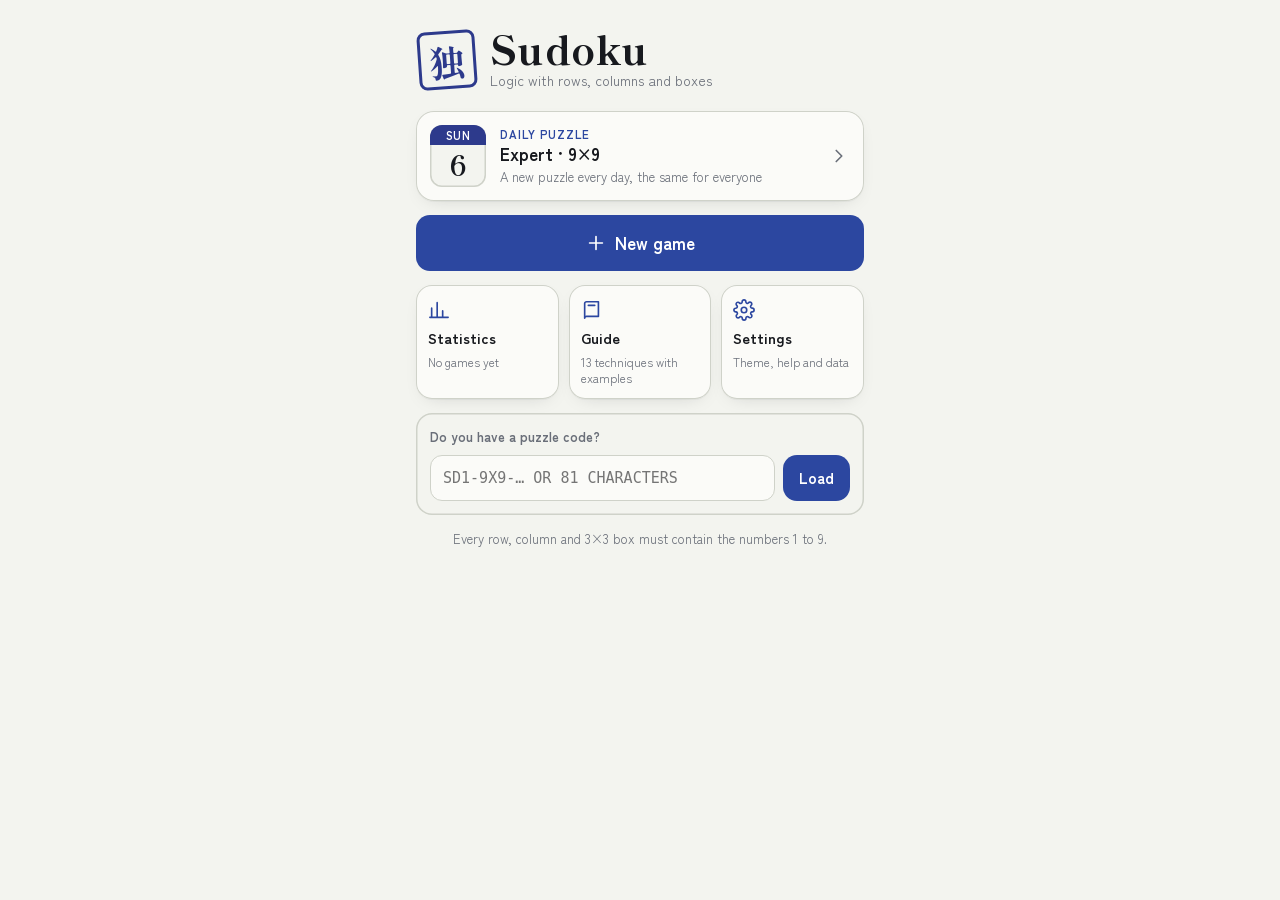
==== web/sudoku/index.html @ 69ca3322 "Added Soduko, minor grading changes" ====
<!DOCTYPE html>
<html lang="en">
<head>
<meta charset="utf-8">
<meta name="viewport" content="width=device-width, initial-scale=1, viewport-fit=cover">
<title>Sudoku</title>
<meta name="description" content="Sudoku with real difficulty, guided hints and statistics.">
<meta name="theme-color" id="themeColor" content="#f3f4ef">
<meta name="apple-mobile-web-app-capable" content="yes">
<meta name="mobile-web-app-capable" content="yes">
<meta name="apple-mobile-web-app-status-bar-style" content="default">
<meta name="apple-mobile-web-app-title" content="Sudoku">
<link rel="manifest" href="manifest.webmanifest">
<link rel="icon" href="icons/icon-192.png" type="image/png">
<link rel="apple-touch-icon" href="icons/apple-touch-icon.png">
<link rel="preconnect" href="https://fonts.googleapis.com">
<link rel="preconnect" href="https://fonts.gstatic.com" crossorigin>
<link href="https://fonts.googleapis.com/css2?family=Shippori+Mincho+B1:wght@600;800&family=Zen+Kaku+Gothic+New:wght@400;500;700&display=swap" rel="stylesheet">
<link rel="stylesheet" href="../shared/css/app.css">
<link rel="stylesheet" href="css/sudoku.css">
</head>
<body>

<!-- ============ HOME ============ -->
<section class="view" id="v-home" aria-label="Home">
  <header class="hero">
    <div class="stamp" aria-hidden="true">独</div>
    <h1>Sudoku</h1>
    <p>Logic with rows, columns and boxes</p>
  </header>

  <div class="card install" id="installCard" hidden>
    <svg class="i" viewBox="0 0 24 24"><path d="M12 3v12M8 7l4-4 4 4M5 12v7a2 2 0 0 0 2 2h10a2 2 0 0 0 2-2v-7"/></svg>
    <div><strong>Put Sudoku on your home screen</strong><span class="sub">Tap the Share button in Safari and choose “Add to Home Screen”. The game then runs as an app, also offline.</span></div>
    <button class="x" id="installX" type="button" aria-label="Hide">×</button>
  </div>

  <button class="card" id="contCard" type="button" hidden>
    <div class="thumb" id="contThumb" aria-hidden="true"></div>
    <div><span class="eyebrow">Continue</span><strong id="contTitle"></strong><span class="sub" id="contSub"></span></div>
    <svg class="i chev" viewBox="0 0 24 24"><path d="M9 6l6 6-6 6"/></svg>
  </button>

  <button class="card" id="dailyCard" type="button">
    <div class="cal" aria-hidden="true"><span id="dailyDow"></span><b id="dailyDay"></b></div>
    <div><span class="eyebrow">Daily puzzle</span><strong id="dailyTitle"></strong><span class="sub" id="dailySub"></span></div>
    <svg class="i chev" viewBox="0 0 24 24"><path d="M9 6l6 6-6 6"/></svg>
  </button>

  <button class="primary big" id="homeNew" type="button">
    <svg class="i" viewBox="0 0 24 24"><path d="M12 5v14M5 12h14"/></svg>New game</button>

  <div class="tiles">
    <button class="tile" id="homeStats" type="button">
      <svg class="i" viewBox="0 0 24 24"><path d="M4 20V10M10 20V4M16 20v-7M22 20H2"/></svg><span>Statistics</span><small id="homeStatsSub"></small></button>
    <button class="tile" id="homeGuide" type="button">
      <svg class="i" viewBox="0 0 24 24"><path d="M4 5a2 2 0 0 1 2-2h13v16H6a2 2 0 0 0-2 2zM4 5v16M8 7h7"/></svg><span>Guide</span><small>13 techniques with examples</small></button>
    <button class="tile" id="homeSettings" type="button">
      <svg class="i" viewBox="0 0 24 24"><circle cx="12" cy="12" r="3"/><path d="M19.4 15a1.7 1.7 0 0 0 .3 1.8l.1.1a2 2 0 1 1-2.8 2.8l-.1-.1a1.7 1.7 0 0 0-1.8-.3 1.7 1.7 0 0 0-1 1.5V21a2 2 0 1 1-4 0v-.1a1.7 1.7 0 0 0-1.1-1.5 1.7 1.7 0 0 0-1.8.3l-.1.1a2 2 0 1 1-2.8-2.8l.1-.1a1.7 1.7 0 0 0 .3-1.8 1.7 1.7 0 0 0-1.5-1H3a2 2 0 1 1 0-4h.1a1.7 1.7 0 0 0 1.5-1.1 1.7 1.7 0 0 0-.3-1.8l-.1-.1a2 2 0 1 1 2.8-2.8l.1.1a1.7 1.7 0 0 0 1.8.3H9a1.7 1.7 0 0 0 1-1.5V3a2 2 0 1 1 4 0v.1a1.7 1.7 0 0 0 1 1.5 1.7 1.7 0 0 0 1.8-.3l.1-.1a2 2 0 1 1 2.8 2.8l-.1.1a1.7 1.7 0 0 0-.3 1.8V9a1.7 1.7 0 0 0 1.5 1H21a2 2 0 1 1 0 4h-.1a1.7 1.7 0 0 0-1.5 1z"/></svg><span>Settings</span><small id="homeSetSub">Theme, help and data</small></button>
  </div>

  <form class="codeform" id="codeForm">
    <label for="codeInput">Do you have a puzzle code?</label>
    <div class="coderow">
      <input id="codeInput" type="text" placeholder="SD1-9X9-… or 81 characters" autocomplete="off" autocapitalize="characters" spellcheck="false">
      <button class="primary" type="submit">Load</button>
    </div>
  </form>
  <p class="rules">Every row, column and 3×3 box must contain the numbers 1 to 9.</p>
</section>

<!-- ============ NEW GAME ============ -->
<section class="view" id="v-new" aria-label="New game">
  <div class="bar"><button class="iconbtn" type="button" data-back aria-label="Back"><svg class="i" viewBox="0 0 24 24"><path d="M15 6l-6 6 6 6"/></svg></button><h2>New game</h2><span></span></div>
  <h3 class="sec">Size</h3>
  <div class="sizes" id="sizes" role="group" aria-label="Size"></div>
  <h3 class="sec">Difficulty</h3>
  <div id="levels"></div>
  <h3 class="sec">Nuance <small>· where within the grade</small></h3>
  <div class="seg" id="nuances" role="group" aria-label="Nuance"></div>
  <h3 class="sec">Type <small>· one hard move or many</small></h3>
  <div class="seg" id="kinds" role="group" aria-label="Type"></div>
  <h3 class="sec">Technique <small>· optional</small></h3>
  <div id="musts"></div>
  <p class="note" id="newNote"></p>
  <div class="dock"><button class="primary big" id="startBtn" type="button">Start</button></div>
</section>

<!-- ============ GAME ============ -->
<section class="view" id="v-game" aria-label="Game">
  <div class="bar">
    <button class="iconbtn" type="button" id="gameBack" aria-label="Back to home"><svg class="i" viewBox="0 0 24 24"><path d="M15 6l-6 6 6 6"/></svg></button>
    <button class="titlebtn" type="button" id="gameTitle" aria-label="About the puzzle and its difficulty"><span class="pill" id="levelPill"></span><small id="gameSub"></small></button>
    <button class="iconbtn" type="button" id="menuBtn" aria-label="Menu"><svg class="i" viewBox="0 0 24 24"><circle cx="5" cy="12" r="1.2"/><circle cx="12" cy="12" r="1.2"/><circle cx="19" cy="12" r="1.2"/></svg></button>
  </div>
  <div class="status" id="status" aria-live="polite"></div>
  <div class="board"><svg id="grid" role="grid" aria-label="Sudoku grid"></svg></div>

  <div class="hint" id="hintPanel" hidden aria-live="polite">
    <div class="hint-head"><span class="hint-tag" id="hintTag">Hint</span>
      <button type="button" class="hint-close" id="hintClose" aria-label="Close hint">×</button></div>
    <p id="hintText"></p>
    <details id="hintChain" hidden><summary id="hintChainSum">See the whole chain</summary><ol id="hintChainList"></ol></details>
    <div class="hint-nav" id="hintNav">
      <button type="button" id="hintPrev">Previous</button>
      <div class="hdots" id="hintDots" aria-hidden="true"></div>
      <button type="button" class="go" id="hintNext">Next</button>
    </div>
    <button type="button" class="link" id="hintGuide">Read about the technique in the guide</button>
  </div>

  <p class="msg" id="msg" aria-live="polite"></p>
  <div class="pad" id="pad"></div>
  <div class="tools">
    <button type="button" id="noteBtn" aria-pressed="false"><svg class="i" viewBox="0 0 24 24"><path d="M16.5 3.5a2.1 2.1 0 0 1 3 3L8 18l-4 1 1-4z"/></svg>Pencil<span class="penstake" id="penStake" hidden></span></button>
    <button type="button" id="eraseBtn"><svg class="i" viewBox="0 0 24 24"><path d="M20 20H8l-4-4a1.5 1.5 0 0 1 0-2.1L13.9 4a1.5 1.5 0 0 1 2.1 0l4 4a1.5 1.5 0 0 1 0 2.1L11 19M7 11l6 6"/></svg>Erase</button>
    <button type="button" id="undoBtn"><svg class="i" viewBox="0 0 24 24"><path d="M9 14L4 9l5-5"/><path d="M4 9h10.5a5.5 5.5 0 0 1 0 11H11"/></svg>Undo</button>
    <button type="button" id="hintBtn"><svg class="i" viewBox="0 0 24 24"><path d="M9 18h6M10 21h4M12 3a6 6 0 0 0-3.6 10.8c.6.5 1 1.2 1.1 2.2h5c.1-1 .5-1.7 1.1-2.2A6 6 0 0 0 12 3z"/></svg>Hint</button>
  </div>
  <p class="padhint" id="padhint"></p>
</section>

<!-- ============ STATISTICS ============ -->
<section class="view" id="v-stats" aria-label="Statistics">
  <div class="bar"><button class="iconbtn" type="button" data-back aria-label="Back"><svg class="i" viewBox="0 0 24 24"><path d="M15 6l-6 6 6 6"/></svg></button><h2>Statistics</h2><span></span></div>
  <div id="statsBody" style="display:flex;flex-direction:column;gap:12px"></div>
</section>

<!-- ============ SETTINGS ============ -->
<section class="view" id="v-settings" aria-label="Settings">
  <div class="bar"><button class="iconbtn" type="button" data-back aria-label="Back"><svg class="i" viewBox="0 0 24 24"><path d="M15 6l-6 6 6 6"/></svg></button><h2>Settings</h2><span></span></div>
  <div id="setBody" style="display:flex;flex-direction:column;gap:12px"></div>
</section>

<!-- ============ GUIDE ============ -->
<section class="view" id="v-guide" aria-label="Guide">
  <div class="bar"><button class="iconbtn" type="button" data-back aria-label="Back"><svg class="i" viewBox="0 0 24 24"><path d="M15 6l-6 6 6 6"/></svg></button><h2>Guide</h2><span></span></div>
  <iframe id="guideFrame" title="Sudoku strategies"></iframe>
</section>

<div class="sheet" id="sheet" hidden><div class="backdrop" id="sheetBackdrop"></div>
  <div class="panel" role="dialog" aria-modal="true"><div class="grab" aria-hidden="true"></div><div id="sheetBody"></div></div></div>
<div class="busy" id="busy" hidden><div class="busycard"><div class="spinner" aria-hidden="true">独</div><p id="busyText">Making a puzzle …</p>
  <small id="busySub"></small><button class="secondary" type="button" id="busyCancel">Cancel</button></div></div>
<div class="tip" id="tip" hidden role="tooltip"></div>
<div class="toast" id="toast" role="status"></div>

<!-- Sudoku: its own files in js/, shared files in ../shared/js/ (the same ones Suguru uses) -->
<script src="js/app.js"></script>
<script src="../shared/js/lang/da.js"></script>
<script src="../shared/js/i18n.js"></script>
<script src="../shared/js/lz.js"></script>
<script src="js/game.js"></script>
<script src="js/engine.js"></script>
<script src="../shared/js/tutor.js"></script>
<script src="js/gradew.js"></script>
<script src="../shared/js/grade.js"></script>
<script src="js/code.js"></script>
<script src="../shared/js/route.js"></script>
<script src="../shared/js/calib.js"></script>
<script src="../shared/js/core.js"></script>
<script src="../shared/js/home.js"></script>
<script src="../shared/js/newgame.js"></script>
<script src="../shared/js/store.js"></script>
<script src="../shared/js/board.js"></script>
<script src="../shared/js/play.js"></script>
<script src="../shared/js/stats.js"></script>
<script src="../shared/js/analysis.js"></script>
<script src="../shared/js/takeaway.js"></script>
<script src="../shared/js/progress.js"></script>
<script src="../shared/js/debug.js"></script>
<script src="../shared/js/settings.js"></script>
<script src="../shared/js/main.js"></script>
</body>
</html>
---- web/shared/css/app.css ----
/* Paper and marker: light paper, black ink, indigo for your numbers, a red stamp. One narrow column for the phone. */
:root {
  --paper: #f3f4ef;
  --cell: #fbfbf8;
  --ink: #17191e;
  --indigo: #2c47a0;
  --mute: #6a6f79;
  --grid: #cfd2c9;
  --sel: #c9d6f8;
  --given: #e1e3da;
  --warn: #b4690e;
  --pat: #dde4f7;
  --tgt: #f5e9bd;
  --hypo: #a8610b;
  --badbg: #f6d6ce;
  --peer: #eef0ea;
  --same: #e6ebf8;
  --bad: #c8402b;
  --stamp: #c8402b;
  --chip: #e7e9e2;
  --onaccent: #ffffff;
  --shadow: 0 1px 0 rgba(23, 25, 30, 0.04), 0 6px 20px -12px rgba(23, 25, 30, 0.25);
  --font-display: "Shippori Mincho B1", "Hiragino Mincho ProN", Georgia, serif;
  --font-body: "Zen Kaku Gothic New", "Hiragino Sans", system-ui, sans-serif;
  --mono: ui-monospace, "SF Mono", Menlo, monospace;
  color-scheme: light;
}
@media (prefers-color-scheme: dark) {
  :root:not([data-theme="light"]) {
    --paper: #121419;
    --cell: #1a1d23;
    --ink: #e9eaee;
    --indigo: #93a9f2;
    --mute: #959aa6;
    --grid: #343843;
    --sel: #33437a;
    --given: #2a2e37;
    --warn: #f0a54a;
    --pat: #26304f;
    --tgt: #3d3520;
    --hypo: #f0a54a;
    --badbg: #4a2620;
    --peer: #1d2028;
    --same: #222a40;
    --bad: #ff7c64;
    --stamp: #e0563f;
    --chip: #252830;
    --onaccent: #0f1220;
    --shadow: 0 0 0 1px rgba(255, 255, 255, 0.03);
    color-scheme: dark;
  }
}
:root[data-theme="dark"] {
  --paper: #121419;
  --cell: #1a1d23;
  --ink: #e9eaee;
  --indigo: #93a9f2;
  --mute: #959aa6;
  --grid: #343843;
  --sel: #33437a;
  --given: #2a2e37;
  --warn: #f0a54a;
  --pat: #26304f;
  --tgt: #3d3520;
  --hypo: #f0a54a;
  --badbg: #4a2620;
  --peer: #1d2028;
  --same: #222a40;
  --bad: #ff7c64;
  --stamp: #e0563f;
  --chip: #252830;
  --onaccent: #0f1220;
  --shadow: 0 0 0 1px rgba(255, 255, 255, 0.03);
  color-scheme: dark;
}
* {
  box-sizing: border-box;
}
html,
body {
  margin: 0;
  background: var(--paper);
  color: var(--ink);
}
body {
  font-family: var(--font-body);
  font-size: 15px;
  line-height: 1.5;
  -webkit-tap-highlight-color: transparent;
  padding: env(safe-area-inset-top) env(safe-area-inset-right) 0 env(safe-area-inset-left);
  overscroll-behavior-y: none;
  /* Like an app: no text selection or "copy" menu on a long press */
  -webkit-user-select: none;
  user-select: none;
  -webkit-touch-callout: none;
}
input,
textarea,
[contenteditable] {
  -webkit-user-select: text;
  user-select: text;
  -webkit-touch-callout: default;
}
/* While a sheet is open, the page behind it stands still */
html.sheet-open,
html.sheet-open body {
  overflow: hidden;
}
button {
  font: inherit;
  color: inherit;
  touch-action: manipulation;
  -webkit-user-select: none;
  user-select: none;
  -webkit-touch-callout: none;
}
.pad,
.tools,
.board {
  touch-action: manipulation;
}
button:focus-visible,
a:focus-visible,
input:focus-visible,
textarea:focus-visible {
  outline: 2px solid var(--indigo);
  outline-offset: 2px;
}
[hidden] {
  display: none !important;
}
svg.i {
  width: 22px;
  height: 22px;
  flex: 0 0 auto;
  fill: none;
  stroke: currentColor;
  stroke-width: 1.8;
  stroke-linecap: round;
  stroke-linejoin: round;
}

.view {
  display: none;
  max-width: 480px;
  margin: 0 auto;
  min-height: 100vh;
  min-height: 100dvh;
  flex-direction: column;
  gap: 14px;
  padding: 10px 16px calc(28px + env(safe-area-inset-bottom));
}
.view.active {
  display: flex;
}
@media (prefers-reduced-motion: no-preference) {
  .view.active.fwd {
    animation: inR 0.24s cubic-bezier(0.2, 0.8, 0.2, 1);
  }
  .view.active.back {
    animation: inL 0.24s cubic-bezier(0.2, 0.8, 0.2, 1);
  }
  @keyframes inR {
    from {
      opacity: 0;
      transform: translateX(24px);
    }
    to {
      opacity: 1;
      transform: none;
    }
  }
  @keyframes inL {
    from {
      opacity: 0;
      transform: translateX(-24px);
    }
    to {
      opacity: 1;
      transform: none;
    }
  }
}

/* Top bar */
.bar {
  display: grid;
  grid-template-columns: 44px 1fr 44px;
  align-items: center;
  min-height: 48px;
  position: sticky;
  top: 0;
  z-index: 5;
  margin: -10px -16px 0;
  padding: env(safe-area-inset-top, 0) 10px 0;
  background: color-mix(in srgb, var(--paper) 88%, transparent);
  -webkit-backdrop-filter: blur(10px);
  backdrop-filter: blur(10px);
}
.bar h2 {
  margin: 0;
  text-align: center;
  font-family: var(--font-display);
  font-weight: 800;
  font-size: 19px;
}
.iconbtn {
  width: 44px;
  height: 44px;
  display: grid;
  place-items: center;
  border: 0;
  background: none;
  border-radius: 12px;
  cursor: pointer;
  color: var(--ink);
}
.iconbtn:active {
  background: var(--chip);
}
.iconbtn svg.i {
  width: 26px;
  height: 26px;
}

/* Home */
.hero {
  display: grid;
  grid-template-columns: auto 1fr;
  gap: 2px 14px;
  align-items: center;
  padding: 18px 2px 6px;
}
.stamp {
  grid-row: span 2;
  width: 58px;
  height: 58px;
  border: 3px solid var(--stamp);
  color: var(--stamp);
  border-radius: 8px;
  display: grid;
  place-items: center;
  font-family: var(--font-display);
  font-weight: 800;
  font-size: 36px;
  transform: rotate(-4deg);
}
.hero h1 {
  margin: 0;
  font-family: var(--font-display);
  font-weight: 800;
  font-size: 40px;
  line-height: 1;
  letter-spacing: 0.01em;
}
.hero p {
  margin: 0;
  color: var(--mute);
  font-size: 14px;
}
.card {
  display: grid;
  grid-template-columns: auto 1fr auto;
  gap: 14px;
  align-items: center;
  width: 100%;
  text-align: left;
  background: var(--cell);
  border: 0;
  border-radius: 18px;
  padding: 14px;
  box-shadow:
    var(--shadow),
    inset 0 0 0 1px var(--grid);
  cursor: pointer;
}
.card:active {
  transform: scale(0.99);
}
.card .eyebrow {
  display: block;
  font-size: 11.5px;
  font-weight: 700;
  letter-spacing: 0.08em;
  text-transform: uppercase;
  color: var(--indigo);
}
.card strong {
  display: block;
  font-size: 17px;
  line-height: 1.25;
}
.card .sub {
  display: block;
  font-size: 13px;
  color: var(--mute);
  margin-top: 2px;
}
.card .chev {
  color: var(--mute);
}
.thumb svg {
  display: block;
  width: 64px;
  height: 64px;
}
.cal {
  width: 56px;
  height: 62px;
  border-radius: 12px;
  background: var(--paper);
  box-shadow: inset 0 0 0 1.5px var(--grid);
  display: grid;
  grid-template-rows: 20px 1fr;
  overflow: hidden;
  text-align: center;
}
.cal span {
  background: var(--stamp);
  color: #fff;
  font-size: 11px;
  font-weight: 700;
  letter-spacing: 0.06em;
  text-transform: uppercase;
  line-height: 20px;
}
.cal b {
  font-family: var(--font-display);
  font-size: 27px;
  line-height: 40px;
}
.badge {
  display: inline-flex;
  align-items: center;
  gap: 4px;
  font-size: 12px;
  font-weight: 700;
  padding: 2px 8px;
  border-radius: 999px;
  background: var(--chip);
  color: var(--ink);
}
.badge.ok {
  background: color-mix(in srgb, var(--indigo) 18%, var(--cell));
  color: var(--indigo);
}
.primary {
  border: 0;
  background: var(--indigo);
  color: var(--onaccent);
  font-weight: 700;
  padding: 12px 16px;
  border-radius: 14px;
  cursor: pointer;
}
.primary.big {
  width: 100%;
  font-size: 17px;
  padding: 15px;
  display: flex;
  justify-content: center;
  align-items: center;
  gap: 8px;
}
.primary:active {
  filter: brightness(0.94);
}
.primary:disabled {
  opacity: 0.5;
}
.secondary {
  border: 0;
  background: var(--chip);
  color: var(--ink);
  font-weight: 700;
  padding: 12px 16px;
  border-radius: 14px;
  cursor: pointer;
}
.tiles {
  display: grid;
  grid-template-columns: repeat(3, 1fr);
  gap: 10px;
}
.tile {
  display: flex;
  flex-direction: column;
  align-items: flex-start;
  gap: 6px;
  padding: 14px 12px;
  border: 0;
  border-radius: 16px;
  background: var(--cell);
  box-shadow:
    var(--shadow),
    inset 0 0 0 1px var(--grid);
  cursor: pointer;
  text-align: left;
}
.tile svg.i {
  color: var(--indigo);
}
.tile span {
  font-weight: 700;
  font-size: 14.5px;
}
.tile small {
  color: var(--mute);
  font-size: 12px;
  line-height: 1.3;
}
.codeform {
  display: flex;
  flex-direction: column;
  gap: 8px;
  padding: 14px;
  border-radius: 16px;
  background: transparent;
  box-shadow: inset 0 0 0 1.5px var(--grid);
}
.codeform label {
  font-size: 13px;
  font-weight: 700;
  color: var(--mute);
}
.coderow {
  display: flex;
  gap: 8px;
}
.coderow input {
  flex: 1;
  min-width: 0;
  font: 500 15px var(--mono);
  padding: 10px 12px;
  border-radius: 12px;
  border: 1.5px solid var(--grid);
  background: var(--cell);
  color: var(--ink);
  text-transform: uppercase;
}
.rules {
  margin: 0;
  font-size: 13px;
  color: var(--mute);
  text-align: center;
  padding: 0 12px;
}
.install {
  grid-template-columns: auto 1fr auto;
  cursor: default;
}
.install .x {
  border: 0;
  background: none;
  color: var(--mute);
  font-size: 22px;
  cursor: pointer;
  padding: 0 4px;
  align-self: start;
}
.install svg.i {
  color: var(--indigo);
}

/* New game */
.sec {
  margin: 8px 2px 0;
  font-size: 12px;
  font-weight: 700;
  letter-spacing: 0.08em;
  text-transform: uppercase;
  color: var(--mute);
}
.sec small {
  text-transform: none;
  letter-spacing: 0;
  font-weight: 500;
}
.sizes {
  display: grid;
  grid-template-columns: repeat(5, 1fr);
  gap: 8px;
}
.size {
  display: flex;
  flex-direction: column;
  align-items: center;
  gap: 6px;
  padding: 10px 4px 8px;
  border-radius: 14px;
  border: 0;
  background: var(--cell);
  box-shadow: inset 0 0 0 1.5px var(--grid);
  cursor: pointer;
  font-variant-numeric: tabular-nums;
}
.size svg {
  width: 34px;
  height: 34px;
}
.size b {
  font-size: 14px;
}
.size[aria-pressed="true"] {
  box-shadow: inset 0 0 0 2.5px var(--indigo);
  background: color-mix(in srgb, var(--indigo) 8%, var(--cell));
}
.size[aria-pressed="true"] b {
  color: var(--indigo);
}
.bands {
  display: grid;
  grid-template-columns: repeat(3, 1fr);
  gap: 8px;
}
.band {
  display: grid;
  grid-template-columns: auto 1fr;
  gap: 0 8px;
  align-items: center;
  text-align: left;
  padding: 9px 10px;
  border: 0;
  border-radius: 14px;
  background: var(--cell);
  box-shadow: inset 0 0 0 1.5px var(--grid);
  cursor: pointer;
}
.band b {
  grid-row: span 2;
  font-family: var(--font-display);
  font-weight: 800;
  font-size: 26px;
  color: var(--mute);
}
.band span {
  font-weight: 700;
  font-size: 13.5px;
  line-height: 1.2;
}
.band small {
  font-size: 11.5px;
  color: var(--mute);
}
.band[aria-pressed="true"] {
  box-shadow: inset 0 0 0 2.5px var(--indigo);
  background: color-mix(in srgb, var(--indigo) 8%, var(--cell));
}
.band[aria-pressed="true"] b {
  color: var(--indigo);
}
#musts details summary {
  cursor: pointer;
  color: var(--indigo);
  font-weight: 700;
  font-size: 13.5px;
  padding: 10px 4px 2px;
}
.group {
  background: var(--cell);
  border-radius: 16px;
  box-shadow: inset 0 0 0 1px var(--grid);
  overflow: hidden;
}
.group h4 {
  margin: 0;
  padding: 10px 14px 4px;
  font-size: 12.5px;
  color: var(--mute);
  font-weight: 700;
}
.lvl {
  display: grid;
  grid-template-columns: 30px 1fr auto 22px;
  gap: 0 10px;
  align-items: center;
  width: 100%;
  padding: 10px 14px;
  border: 0;
  background: none;
  text-align: left;
  cursor: pointer;
  border-top: 1px solid var(--grid);
}
.group h4 + .lvl {
  border-top: 0;
}
.lvl .n {
  font-family: var(--font-display);
  font-weight: 800;
  font-size: 22px;
  color: var(--mute);
  text-align: center;
}
.lvl .t {
  font-weight: 700;
}
.lvl .d {
  grid-column: 2;
  font-size: 12.5px;
  color: var(--mute);
  line-height: 1.35;
}
.lvl .c {
  grid-row: span 2;
  grid-column: 3;
  font-size: 12px;
  color: var(--mute);
  font-variant-numeric: tabular-nums;
}
.lvl .r {
  grid-row: span 2;
  grid-column: 4;
  width: 22px;
  height: 22px;
  border-radius: 50%;
  box-shadow: inset 0 0 0 2px var(--grid);
}
.lvl .n {
  grid-row: span 2;
}
.lvl[aria-pressed="true"] {
  background: color-mix(in srgb, var(--indigo) 8%, var(--cell));
}
.lvl[aria-pressed="true"] .n {
  color: var(--indigo);
}
.lvl[aria-pressed="true"] .r {
  box-shadow: inset 0 0 0 7px var(--indigo);
}
.seg {
  display: grid;
  grid-auto-flow: column;
  grid-auto-columns: 1fr;
  gap: 3px;
  padding: 3px;
  border-radius: 12px;
  background: var(--chip);
}
.seg button {
  border: 0;
  background: none;
  border-radius: 9px;
  padding: 8px 4px;
  font-size: 13.5px;
  font-weight: 500;
  cursor: pointer;
  line-height: 1.2;
}
.seg button small {
  display: block;
  font-size: 11px;
  color: var(--mute);
  font-variant-numeric: tabular-nums;
}
.seg button[aria-pressed="true"] {
  background: var(--cell);
  font-weight: 700;
  box-shadow: 0 1px 3px rgba(0, 0, 0, 0.12);
}
.seg button:disabled {
  opacity: 0.35;
}
.note {
  margin: 0;
  font-size: 13px;
  color: var(--mute);
  min-height: 1em;
}
.dock {
  position: sticky;
  bottom: 0;
  margin: auto -16px calc(-28px - env(safe-area-inset-bottom));
  padding: 12px 16px calc(14px + env(safe-area-inset-bottom));
  background: linear-gradient(to bottom, transparent, var(--paper) 30%);
}

/* Game */
.titlebtn {
  display: flex;
  flex-direction: column;
  align-items: center;
  gap: 1px;
  border: 0;
  background: none;
  cursor: pointer;
  padding: 2px 0;
  min-width: 0;
}
.titlebtn small {
  color: var(--mute);
  font-size: 12px;
  white-space: nowrap;
  overflow: hidden;
  text-overflow: ellipsis;
  max-width: 100%;
}
.pill {
  display: inline-flex;
  align-items: center;
  gap: 6px;
  font-weight: 700;
  font-size: 15px;
  white-space: nowrap;
}
.pill .val {
  font-family: var(--font-display);
  font-weight: 800;
}
.pill svg.i {
  width: 16px;
  height: 16px;
  color: var(--mute);
}
.status {
  display: flex;
  align-items: center;
  gap: 10px;
  font-size: 13px;
  color: var(--mute);
  font-variant-numeric: tabular-nums;
  min-height: 22px;
}
.dots {
  display: inline-flex;
  gap: 3px;
}
.dots i {
  width: 6px;
  height: 6px;
  border-radius: 50%;
  background: var(--grid);
}
.dots i.on {
  background: var(--indigo);
}
.status .timer {
  margin-left: auto;
  font-weight: 700;
  color: var(--ink);
  font-size: 15px;
}
.board {
  position: relative;
}
svg#grid {
  display: block;
  width: 100%;
  height: auto;
  touch-action: manipulation;
  user-select: none;
  -webkit-user-select: none;
}
.pad {
  display: grid;
  grid-template-columns: repeat(var(--padn, 5), 1fr);
  gap: 7px;
}
.pad button {
  border: 0;
  border-radius: 12px;
  background: var(--cell);
  color: var(--ink);
  cursor: pointer;
  box-shadow: inset 0 0 0 1.5px var(--grid);
  font: 800 28px var(--font-display);
  padding: 9px 0;
}
.pad button:disabled {
  opacity: 0.28;
  cursor: default;
}
.pad button.cur {
  background: var(--indigo);
  color: var(--onaccent);
  box-shadow: none;
}
.pad.notes button {
  color: var(--mute);
  font-family: var(--font-body);
  font-weight: 500;
  font-size: 22px;
}
.tools {
  display: grid;
  grid-template-columns: repeat(4, 1fr);
  gap: 7px;
}
.tools button {
  display: flex;
  flex-direction: column;
  align-items: center;
  gap: 2px;
  border: 0;
  background: none;
  border-radius: 12px;
  padding: 6px 2px;
  font-size: 12px;
  font-weight: 500;
  color: var(--ink);
  cursor: pointer;
}
.tools button svg.i {
  width: 24px;
  height: 24px;
}
.tools button:active {
  background: var(--chip);
}
.tools button[aria-pressed="true"] {
  background: var(--indigo);
  color: var(--onaccent);
}
.tools button:disabled {
  opacity: 0.35;
}
/* The pencil's price in this game: the grade with pencil, while the game still counts as without */
.tools button#noteBtn {
  position: relative;
}
.penstake {
  position: absolute;
  top: 1px;
  left: calc(50% + 9px);
  font-size: 10px;
  font-weight: 700;
  line-height: 15px;
  padding: 0 4px;
  border-radius: 999px;
  background: color-mix(in srgb, var(--warn) 16%, var(--cell));
  color: var(--warn);
  pointer-events: none;
}
.penstake.gain {
  background: color-mix(in srgb, var(--indigo) 16%, var(--cell));
  color: var(--indigo);
}
.tools button[aria-pressed="true"] .penstake {
  background: var(--cell);
}
.padhint {
  font-size: 12px;
  color: var(--mute);
  margin: -6px 0 0;
  text-align: center;
  min-height: 18px;
}
.msg {
  min-height: 21px;
  margin: -4px 0;
  font-weight: 500;
  font-size: 14px;
  text-align: center;
}
.msg.good {
  color: var(--indigo);
}
.msg.bad {
  color: var(--bad);
}
.msg.warn {
  color: var(--warn);
}
.hint {
  background: var(--cell);
  border-radius: 14px;
  box-shadow:
    inset 0 0 0 1px var(--grid),
    var(--shadow);
  border-left: 5px solid var(--indigo);
  padding: 10px 12px 12px 14px;
  display: flex;
  flex-direction: column;
  gap: 8px;
}
.hint-head {
  display: flex;
  align-items: center;
  gap: 8px;
}
.hint-tag {
  font-weight: 700;
  font-size: 13px;
  color: var(--indigo);
}
.hint-close {
  margin-left: auto;
  border: 0;
  background: none;
  color: var(--mute);
  font-size: 24px;
  line-height: 1;
  cursor: pointer;
  padding: 0 4px;
}
.hint p {
  margin: 0;
  font-size: 14.5px;
  line-height: 1.5;
}
.hint details {
  font-size: 13px;
  color: var(--mute);
}
.hint details summary {
  cursor: pointer;
  color: var(--indigo);
  font-weight: 500;
}
.hint details ol {
  margin: 6px 0 0;
  padding-left: 20px;
  display: flex;
  flex-direction: column;
  gap: 2px;
}
.hint-nav {
  display: grid;
  grid-template-columns: auto 1fr auto;
  gap: 8px;
  align-items: center;
}
.hint-nav button {
  border: 0;
  border-radius: 10px;
  background: var(--paper);
  font-weight: 500;
  font-size: 14px;
  padding: 8px 12px;
  box-shadow: inset 0 0 0 1.5px var(--grid);
  cursor: pointer;
  min-width: 84px;
}
.hint-nav button.go {
  background: var(--indigo);
  color: var(--onaccent);
  box-shadow: none;
  font-weight: 700;
}
.hint-nav button:disabled {
  opacity: 0.4;
}
.hdots {
  display: flex;
  justify-content: center;
  gap: 4px;
  flex-wrap: wrap;
}
.hdots i {
  width: 14px;
  height: 4px;
  border-radius: 2px;
  background: var(--grid);
}
.hdots i.on {
  background: var(--indigo);
}
.hint .link,
.lessons .link {
  align-self: flex-start;
  border: 0;
  background: none;
  padding: 0;
  color: var(--indigo);
  font-size: 13px;
  text-decoration: underline;
  cursor: pointer;
}
@media (prefers-reduced-motion: no-preference) {
  .cellbg {
    transition: fill 0.12s;
  }
  .solved-flash {
    animation: flash 0.9s ease-out;
  }
  @keyframes flash {
    0% {
      opacity: 0.2;
    }
    100% {
      opacity: 1;
    }
  }
}

/* Sheet (bottom sheet) */
.sheet {
  position: fixed;
  inset: 0;
  z-index: 30;
}
.sheet .backdrop {
  position: absolute;
  inset: 0;
  touch-action: none;
  background: rgba(10, 12, 16, 0.42);
  opacity: 0;
  transition: opacity 0.2s;
}
.sheet .panel {
  position: absolute;
  left: 0;
  right: 0;
  bottom: 0;
  max-width: 520px;
  margin: 0 auto;
  max-height: 88vh;
  max-height: 88dvh;
  overflow: auto;
  overscroll-behavior: contain;
  -webkit-overflow-scrolling: touch;
  background: var(--paper);
  border-radius: 22px 22px 0 0;
  padding: 8px 18px calc(20px + env(safe-area-inset-bottom));
  transform: translateY(100%);
  transition: transform 0.26s cubic-bezier(0.2, 0.8, 0.2, 1);
  box-shadow: 0 -10px 40px rgba(0, 0, 0, 0.2);
}
.sheet.open .backdrop {
  opacity: 1;
}
.sheet.open .panel {
  transform: none;
}
.grab {
  width: 40px;
  height: 5px;
  border-radius: 3px;
  background: var(--grid);
  margin: 2px auto 12px;
}
.sheet h2 {
  margin: 0 0 4px;
  font-family: var(--font-display);
  font-weight: 800;
  font-size: 22px;
  text-wrap: balance;
}
.sheet p {
  margin: 0 0 10px;
}
.menu {
  display: flex;
  flex-direction: column;
  background: var(--cell);
  border-radius: 16px;
  box-shadow: inset 0 0 0 1px var(--grid);
  overflow: hidden;
  margin-bottom: 12px;
}
.menu button {
  display: flex;
  align-items: center;
  gap: 14px;
  padding: 13px 16px;
  border: 0;
  background: none;
  text-align: left;
  cursor: pointer;
  font-size: 15.5px;
  border-top: 1px solid var(--grid);
}
.menu button:first-child {
  border-top: 0;
}
.menu button:active {
  background: var(--chip);
}
.menu button svg.i {
  color: var(--indigo);
}
.menu button small {
  margin-left: auto;
  color: var(--mute);
  font-size: 12.5px;
  text-align: right;
}
/* The page's address in "Share the game": may wrap, and can be selected */
.menu button small .url {
  overflow-wrap: anywhere;
  -webkit-user-select: text;
  user-select: text;
}
.menu button small:has(.url) {
  max-width: 58%;
}
.menu button.danger,
.menu button.danger svg.i {
  color: var(--bad);
}
.actions {
  display: flex;
  flex-direction: column;
  gap: 8px;
  margin-top: 8px;
}
.actions.row2 {
  flex-direction: row;
}
.actions.row2 > * {
  flex: 1;
}

/* The final picture: the board as it ended */
.finalboard svg {
  display: block;
  width: 100%;
  max-width: 380px;
  margin: 12px auto 6px;
}
.fblegend {
  display: flex;
  flex-wrap: wrap;
  justify-content: center;
  gap: 4px 14px;
  font-size: 13px;
  color: var(--mute);
  margin: 0 0 8px;
}
.fblegend .lg {
  display: inline-flex;
  align-items: center;
  gap: 6px;
}
.fblegend i {
  width: 11px;
  height: 11px;
  border-radius: 3px;
  display: inline-block;
}
.fblegend i.corner {
  border-radius: 0;
  background: var(--bad);
  clip-path: polygon(0 0, 100% 0, 100% 100%);
}

/* Solved */
.solved {
  text-align: center;
  padding: 6px 0 4px;
}
.bigstamp {
  width: 92px;
  height: 92px;
  margin: 6px auto 10px;
  border: 4px solid var(--stamp);
  color: var(--stamp);
  border-radius: 12px;
  display: grid;
  place-items: center;
  font-family: var(--font-display);
  font-weight: 800;
  font-size: 58px;
  transform: rotate(-6deg);
}
@media (prefers-reduced-motion: no-preference) {
  .sheet.open .bigstamp {
    animation: stampin 0.5s cubic-bezier(0.3, 1.6, 0.5, 1) 0.1s both;
  }
  @keyframes stampin {
    from {
      transform: rotate(-20deg) scale(1.9);
      opacity: 0;
    }
    to {
      transform: rotate(-6deg) scale(1);
      opacity: 1;
    }
  }
}
.solved .sub {
  color: var(--mute);
  margin-bottom: 14px;
}
.record {
  display: inline-block;
  margin: 10px 0 0;
  padding: 6px 12px;
  border-radius: 999px;
  background: color-mix(in srgb, var(--indigo) 14%, var(--cell));
  color: var(--indigo);
  font-weight: 700;
  font-size: 13.5px;
}

.routeline {
  display: block;
  width: 100%;
  margin: 12px 0 0;
  padding: 10px 12px;
  border: 0;
  border-radius: 14px;
  background: var(--cell);
  box-shadow: inset 0 0 0 1px var(--grid);
  text-align: left;
  font-size: 13.5px;
  cursor: pointer;
  line-height: 1.4;
}
.routeline b {
  color: var(--indigo);
}
.routeline .more {
  display: block;
  color: var(--indigo);
  font-size: 12.5px;
  font-weight: 700;
  margin-top: 2px;
}
.rkpi {
  display: flex;
  align-items: baseline;
  gap: 10px;
  margin: 2px 0 6px;
}
.rkpi b {
  font-family: var(--font-display);
  font-weight: 800;
  font-size: 40px;
  line-height: 1;
  white-space: nowrap;
}
.rkpi span {
  font-size: 13px;
  color: var(--mute);
}
.notable {
  list-style: none;
  margin: 6px 0 0;
  padding: 0;
}
.notable li {
  padding: 9px 0;
  border-top: 1px solid var(--grid);
  font-size: 13.5px;
  line-height: 1.45;
}
.notable li b.k {
  display: inline-block;
  min-width: 0;
  margin-right: 6px;
  font-variant-numeric: tabular-nums;
}
.notable .tag {
  display: inline-block;
  font-size: 11px;
  font-weight: 700;
  letter-spacing: 0.04em;
  text-transform: uppercase;
  padding: 1px 7px;
  border-radius: 999px;
  background: var(--chip);
  color: var(--ink);
  margin-right: 6px;
}
.notable .tag.harder {
  background: color-mix(in srgb, var(--warn) 22%, var(--cell));
  color: var(--warn);
}
.notable .tag.wrong,
.notable .tag.guess {
  background: color-mix(in srgb, var(--bad) 18%, var(--cell));
  color: var(--bad);
}
.notable .tag.ahead {
  background: color-mix(in srgb, var(--indigo) 15%, var(--cell));
  color: var(--indigo);
}
.caveat {
  font-size: 12px;
  color: var(--mute);
  margin-top: 10px !important;
}

.fcard {
  border-radius: 14px;
  padding: 12px 14px;
  margin-top: 8px;
  background: var(--paper);
  box-shadow: inset 0 0 0 1px var(--grid);
}
.fcard.weak {
  box-shadow:
    inset 4px 0 0 var(--warn),
    inset 0 0 0 1px var(--grid);
}
.fcard.strong {
  box-shadow:
    inset 4px 0 0 var(--indigo),
    inset 0 0 0 1px var(--grid);
}
.fcard .eyebrow {
  display: block;
  font-size: 11.5px;
  font-weight: 700;
  letter-spacing: 0.08em;
  text-transform: uppercase;
  color: var(--warn);
}
.fcard.strong .eyebrow {
  color: var(--indigo);
}
.fcard strong {
  display: block;
  font-size: 17px;
  margin: 2px 0 4px;
}
.fcard strong small {
  font-weight: 500;
  color: var(--mute);
  font-size: 13px;
}
.fcard ul {
  margin: 0;
  padding-left: 18px;
  font-size: 13.5px;
  line-height: 1.45;
  display: flex;
  flex-direction: column;
  gap: 3px;
}

.feltq {
  margin: 12px 0 4px !important;
  font-size: 13px;
  color: var(--mute);
  text-align: left;
}
.seg.felt button {
  font-size: 11.5px;
  padding: 8px 2px;
}
.insight {
  border-radius: 12px;
  padding: 10px 12px;
  background: color-mix(in srgb, var(--indigo) 9%, var(--cell));
  font-size: 13.5px;
  line-height: 1.45;
  margin: 0 0 8px;
}
.insight.warn {
  background: color-mix(in srgb, var(--warn) 14%, var(--cell));
}
table.data td.num,
table.data th.num {
  text-align: right;
}
table.data tr.grp td {
  font-weight: 700;
  color: var(--mute);
  font-size: 11.5px;
  letter-spacing: 0.06em;
  text-transform: uppercase;
  padding-top: 10px;
  border-top: 0;
}

.keypts {
  margin: 4px 0 12px;
  padding-left: 18px;
  font-size: 14px;
  line-height: 1.45;
  display: flex;
  flex-direction: column;
  gap: 4px;
}
.rsecs {
  margin-top: 10px;
  border-bottom: 1px solid var(--grid);
}
.rdet {
  border-top: 1px solid var(--grid);
}
.rdet > summary {
  list-style: none;
  cursor: pointer;
  display: flex;
  align-items: center;
  gap: 8px;
  padding: 12px 2px;
  font-weight: 700;
  font-size: 15px;
}
.rdet > summary::-webkit-details-marker {
  display: none;
}
.rdet > summary small {
  font-weight: 700;
  font-size: 12px;
  color: var(--mute);
  background: var(--chip);
  border-radius: 999px;
  padding: 1px 8px;
}
.rdet > summary::after {
  content: "›";
  margin-left: auto;
  color: var(--mute);
  font-size: 20px;
  line-height: 1;
  transition: transform 0.15s;
}
.rdet[open] > summary::after {
  transform: rotate(90deg);
}
.rdet > ul.notable,
.rdet > table,
.rdet > p {
  margin-top: 0 !important;
  margin-bottom: 12px;
}
/* What you can learn (and errors): one short lesson per overlooked number */
.lessons .lshead {
  display: flex;
  align-items: baseline;
  gap: 8px;
}
.lessons .lstime {
  margin-left: auto;
  color: var(--mute);
  font-size: 12.5px;
  font-variant-numeric: tabular-nums;
  white-space: nowrap;
}
.lessons .lsfacts {
  margin: 2px 0 0;
}
.lessons details.lsfold {
  margin-top: 6px;
}
.lessons details.lsfold > summary {
  cursor: pointer;
  color: var(--indigo);
  font-size: 13px;
  list-style: none;
}
.lessons details.lsfold > summary::-webkit-details-marker {
  display: none;
}
.lessons details.lsfold > summary::before {
  content: "▸ ";
}
.lessons details.lsfold[open] > summary::before {
  content: "▾ ";
}
.lessons .lstip {
  margin: 6px 0 0;
  padding: 7px 10px;
  border-left: 3px solid var(--indigo);
  background: color-mix(in srgb, var(--indigo) 7%, transparent);
  border-radius: 0 8px 8px 0;
}
.lessons .lstip b {
  margin-right: 4px;
}
.lessons .link {
  display: block;
  margin-top: 8px;
  font-size: 13.5px;
}
.rdet.more {
  margin: 0 0 10px;
}
.rdet.more > summary {
  font-size: 14px;
}

/* Statistics */
.kpis {
  display: grid;
  grid-template-columns: repeat(2, 1fr);
  gap: 10px;
}
.kpis.three {
  grid-template-columns: repeat(3, 1fr);
}
.kpi {
  background: var(--cell);
  border-radius: 16px;
  padding: 12px 14px;
  box-shadow: inset 0 0 0 1px var(--grid);
  text-align: left;
}
.kpis.three .kpi {
  text-align: center;
  padding: 10px 6px;
}
.kpi b {
  display: block;
  font-family: var(--font-display);
  font-weight: 800;
  font-size: 30px;
  line-height: 1.1;
  font-variant-numeric: tabular-nums;
}
.kpi span {
  display: block;
  font-size: 12.5px;
  font-weight: 700;
  color: var(--ink);
}
.kpi small {
  display: block;
  font-size: 12px;
  color: var(--mute);
}
.panelcard {
  background: var(--cell);
  border-radius: 16px;
  padding: 14px;
  box-shadow: inset 0 0 0 1px var(--grid);
}
.panelcard h3 {
  margin: 0 0 2px;
  font-size: 15px;
}
.panelcard > p {
  margin: 0 0 10px;
  font-size: 12.5px;
  color: var(--mute);
}
.barrow {
  display: grid;
  grid-template-columns: 22px minmax(0, 1fr) 36px 46px;
  gap: 2px 8px;
  align-items: center;
  padding: 5px 0;
  cursor: default;
}
.barrow .n {
  font-family: var(--font-display);
  font-weight: 800;
  color: var(--mute);
  text-align: center;
  grid-row: span 2;
}
.barrow .name {
  font-size: 13px;
  white-space: nowrap;
  overflow: hidden;
  text-overflow: ellipsis;
}
.barrow .track {
  grid-column: 2;
  height: 8px;
  border-radius: 4px;
  background: var(--chip);
  overflow: hidden;
}
.barrow .fill {
  height: 100%;
  border-radius: 4px;
  background: var(--indigo);
  min-width: 0;
}
.barrow .cnt {
  grid-column: 3;
  grid-row: 1 / span 2;
  text-align: right;
  font-weight: 700;
  font-variant-numeric: tabular-nums;
}
.barrow .best {
  grid-column: 4;
  grid-row: 1 / span 2;
  text-align: right;
  font-size: 12px;
  color: var(--mute);
  font-variant-numeric: tabular-nums;
}
.barrow.zero .name,
.barrow.zero .cnt {
  color: var(--mute);
}
.heat {
  display: block;
  width: 100%;
  height: auto;
}
.legendrow {
  display: flex;
  align-items: center;
  gap: 4px;
  justify-content: flex-end;
  font-size: 11.5px;
  color: var(--mute);
  margin-top: 6px;
}
.legendrow i {
  width: 11px;
  height: 11px;
  border-radius: 3px;
  display: inline-block;
}
.trend {
  display: block;
  width: 100%;
  height: auto;
}
.games {
  display: flex;
  flex-direction: column;
}
.game {
  display: grid;
  grid-template-columns: 46px 1fr auto;
  gap: 0 12px;
  align-items: center;
  padding: 10px 0;
  border: 0;
  border-top: 1px solid var(--grid);
  background: none;
  text-align: left;
  cursor: pointer;
  width: 100%;
}
.game:first-child {
  border-top: 0;
}
.game .v {
  font-family: var(--font-display);
  font-weight: 800;
  font-size: 22px;
  text-align: center;
  color: var(--indigo);
}
.game.lost .v {
  color: var(--mute);
}
.game .t {
  font-weight: 700;
  font-size: 14px;
}
.game .s {
  font-size: 12.5px;
  color: var(--mute);
}
.game .b {
  display: flex;
  flex-direction: column;
  align-items: flex-end;
  gap: 3px;
  font-variant-numeric: tabular-nums;
  font-weight: 700;
}
.empty {
  text-align: center;
  color: var(--mute);
  padding: 30px 20px;
}
.empty .stamp {
  margin: 0 auto 12px;
  opacity: 0.6;
}
.tip {
  position: fixed;
  z-index: 40;
  pointer-events: none;
  background: var(--ink);
  color: var(--paper);
  font-size: 12.5px;
  line-height: 1.35;
  padding: 7px 10px;
  border-radius: 10px;
  max-width: 240px;
  box-shadow: 0 6px 20px rgba(0, 0, 0, 0.25);
}
.tablelink {
  border: 0;
  background: none;
  color: var(--indigo);
  font-size: 12.5px;
  padding: 0;
  margin-top: 8px;
  cursor: pointer;
  text-decoration: underline;
}
table.data {
  width: 100%;
  border-collapse: collapse;
  font-size: 12.5px;
  margin-top: 8px;
  font-variant-numeric: tabular-nums;
}
table.data th,
table.data td {
  text-align: left;
  padding: 4px 4px;
  border-top: 1px solid var(--grid);
}
table.data th {
  color: var(--mute);
  font-weight: 700;
}

/* Settings */
.set {
  display: grid;
  grid-template-columns: 1fr auto;
  gap: 2px 12px;
  align-items: center;
  padding: 12px 16px;
  border-top: 1px solid var(--grid);
}
.set:first-child {
  border-top: 0;
}
.set span {
  font-weight: 500;
}
.set small {
  grid-column: 1;
  font-size: 12.5px;
  color: var(--mute);
}
.set > :is(.switch, .seg) {
  grid-row: span 2;
  grid-column: 2;
}
.switch {
  width: 50px;
  height: 30px;
  border-radius: 15px;
  border: 0;
  background: var(--grid);
  position: relative;
  cursor: pointer;
  transition: background 0.15s;
}
.switch::after {
  content: "";
  position: absolute;
  top: 3px;
  left: 3px;
  width: 24px;
  height: 24px;
  border-radius: 50%;
  background: #fff;
  box-shadow: 0 1px 3px rgba(0, 0, 0, 0.3);
  transition: transform 0.15s;
}
.switch[aria-checked="true"] {
  background: var(--indigo);
}
.switch[aria-checked="true"]::after {
  transform: translateX(20px);
}
.set .seg {
  min-width: 190px;
}
.about {
  font-size: 12.5px;
  color: var(--mute);
  text-align: center;
  margin: 4px 10px;
}
textarea.io {
  width: 100%;
  min-height: 140px;
  font: 12px var(--mono);
  padding: 10px;
  border-radius: 12px;
  border: 1.5px solid var(--grid);
  background: var(--cell);
  color: var(--ink);
  resize: vertical;
}

/* Rating */
.rating h3 {
  margin: 14px 0 2px;
  font-size: 15px;
}
.rating p {
  font-size: 13px;
  color: var(--mute);
}
.profile {
  display: grid;
  grid-template-columns: auto 1fr;
  gap: 8px 12px;
  margin: 0 0 12px;
  font-size: 14px;
}
.profile dt {
  font-weight: 700;
  font-size: 12.5px;
  color: var(--mute);
  padding-top: 1px;
}
.profile dd {
  margin: 0;
}
.decbar {
  display: flex;
  gap: 3px;
  margin: 6px 0 10px;
}
.decbar i {
  flex: 1;
  height: 6px;
  border-radius: 3px;
  background: var(--grid);
}
.decbar i.on {
  background: var(--indigo);
}
.tech {
  list-style: none;
  margin: 0;
  padding: 0;
  display: flex;
  flex-direction: column;
}
.tech li {
  display: grid;
  grid-template-columns: 22px 1fr auto;
  gap: 2px 10px;
  padding: 9px 0;
  border-top: 1px solid var(--grid);
}
.tech li .lv {
  font-family: var(--font-display);
  font-weight: 800;
  color: var(--mute);
  grid-row: span 2;
}
.tech li .name {
  font-weight: 700;
}
.tech li .n {
  font-variant-numeric: tabular-nums;
  font-weight: 700;
  text-align: right;
}
.tech li .d {
  grid-column: 2 / 4;
  font-size: 12.5px;
  color: var(--mute);
  line-height: 1.4;
}
.tech li.unused .name,
.tech li.unused .n {
  color: var(--mute);
  font-weight: 500;
}
.tech li.hardest .lv {
  color: var(--indigo);
}
.tech li.hardest .name::after {
  content: "  " attr(data-hardest);
  font-size: 11px;
  font-weight: 700;
  color: var(--indigo);
  letter-spacing: 0.04em;
  text-transform: uppercase;
}
.codebox {
  font: 13px var(--mono);
  padding: 10px 12px;
  border-radius: 12px;
  background: var(--cell);
  box-shadow: inset 0 0 0 1px var(--grid);
  overflow-wrap: anywhere;
  user-select: all;
  -webkit-user-select: all;
  margin: 4px 0 8px;
}

/* Guide */
#v-guide {
  padding: 10px 0 0;
  gap: 0;
  max-width: 560px;
}
#v-guide .bar {
  margin: -10px 0 0;
}
#guideFrame {
  display: block;
  width: 100%;
  border: 0;
  height: calc(100vh - 58px);
  height: calc(100dvh - 58px - env(safe-area-inset-top));
  background: var(--paper);
}

/* Waiting */
.busy {
  position: fixed;
  inset: 0;
  z-index: 50;
  display: grid;
  place-items: center;
  background: color-mix(in srgb, var(--paper) 78%, transparent);
  -webkit-backdrop-filter: blur(6px);
  backdrop-filter: blur(6px);
  padding: 24px;
}
.busycard {
  text-align: center;
  max-width: 300px;
  display: flex;
  flex-direction: column;
  align-items: center;
  gap: 12px;
}
.busycard p {
  margin: 0;
  font-weight: 500;
}
.busycard small {
  color: var(--mute);
  font-variant-numeric: tabular-nums;
  min-height: 1.4em;
}
.spinner {
  width: 54px;
  height: 54px;
  border: 3px solid var(--stamp);
  border-radius: 8px;
  display: grid;
  place-items: center;
  color: var(--stamp);
  font-family: var(--font-display);
  font-weight: 800;
  font-size: 30px;
}
@media (prefers-reduced-motion: no-preference) {
  .spinner {
    animation: wob 1.1s ease-in-out infinite;
  }
  @keyframes wob {
    0%,
    100% {
      transform: rotate(-8deg);
    }
    50% {
      transform: rotate(6deg);
    }
  }
}
.toast {
  position: fixed;
  left: 50%;
  bottom: calc(24px + env(safe-area-inset-bottom));
  transform: translate(-50%, 20px);
  z-index: 60;
  opacity: 0;
  pointer-events: none;
  background: var(--ink);
  color: var(--paper);
  padding: 10px 16px;
  border-radius: 999px;
  font-weight: 500;
  font-size: 14px;
  transition: all 0.2s;
  max-width: 90vw;
  text-align: center;
}
.toast.on {
  opacity: 1;
  transform: translate(-50%, 0);
}

/* Personal time curve and time estimate */
.estline {
  font-size: 13px;
  line-height: 1.45;
  margin: 10px 0 0;
  padding: 8px 10px;
  border-radius: 10px;
  background: var(--chip);
}
.solved .estcmp {
  margin-top: 8px;
}
.focus .curve {
  font-size: 12.5px;
  color: var(--mute);
  margin: 4px 0 8px;
}
.focus .curve b {
  color: var(--ink);
}

/* Route analysis: the board at a harder move */
.mboard {
  margin-top: 8px;
}
.mbwait {
  font-size: 12px;
  color: var(--mute);
}
.mbpair {
  display: grid;
  grid-template-columns: 1fr 1fr;
  gap: 10px;
}
.mbpair.one {
  grid-template-columns: minmax(0, 300px);
}
.mbcol {
  margin: 0;
  min-width: 0;
}
.mbcol figcaption {
  font-size: 12px;
  line-height: 1.35;
  margin-bottom: 4px;
}
.mbcol svg {
  width: 100%;
  height: auto;
  display: block;
  font-family: "Zen Kaku Gothic New", system-ui, sans-serif;
}
.mbtext {
  font-size: 11.5px;
  line-height: 1.4;
  color: var(--mute);
  margin: 4px 0 0;
}
.mbnote {
  font-size: 11.5px;
  color: var(--mute);
  margin: 6px 0 0;
}
.pill .pval {
  font-size: 12.5px;
  font-weight: 600;
  color: var(--warn);
}

/* The statistics tabs stay below the top bar */
#statTabs {
  position: sticky;
  top: calc(48px + env(safe-area-inset-top, 0px));
  z-index: 4;
  box-shadow: 0 0 0 6px var(--paper);
}

/* Key takeaway from the game (after solving) */
.takeaway {
  text-align: left;
  margin: 12px 0 0;
  padding: 12px 14px;
  border-radius: 14px;
  background: var(--chip);
}
.takeaway h3 {
  margin: 0 0 6px;
  font-size: 14px;
}
.takeaway p {
  margin: 6px 0 0;
  font-size: 13.5px;
  line-height: 1.45;
}
.takeaway p b {
  display: inline-block;
  font-size: 11px;
  letter-spacing: 0.04em;
  text-transform: uppercase;
  margin-right: 4px;
}
.takeaway .tkgood b {
  color: var(--indigo);
}
.takeaway .tklearn b {
  color: var(--warn);
}
.tkboard {
  margin-top: 8px;
}
.tkboard summary {
  cursor: pointer;
  font-size: 13px;
  color: var(--indigo);
  font-weight: 600;
}
/* A setting with choices below the text (e.g. errors during the game) */
.set.stack {
  grid-template-columns: 1fr;
}
.set.stack > .seg {
  grid-column: 1;
  grid-row: auto;
  margin-top: 8px;
}

/* Progress */
.progress .prohead {
  font-size: 15px;
  font-weight: 600;
  color: var(--ink);
  line-height: 1.45;
}
.progress .proh {
  margin: 14px 0 4px;
  font-size: 13px;
}
.protop {
  display: flex;
  gap: 6px;
  overflow-x: auto;
  padding-bottom: 2px;
}
.protop span {
  display: flex;
  flex-direction: column;
  align-items: center;
  min-width: 64px;
  padding: 6px 4px;
  border-radius: 10px;
  background: var(--chip);
}
.protop b {
  font-size: 16px;
}
.protop small {
  font-size: 10.5px;
  color: var(--mute);
}
#statTabs button {
  font-size: 12.5px;
  padding: 8px 2px;
}
.curves .curve {
  display: flex;
  align-items: center;
  justify-content: space-between;
  gap: 10px;
  padding: 8px 0;
  border-top: 1px solid var(--grid);
}
.curves .curve:first-child {
  border-top: 0;
}
.curves .curve small {
  display: block;
  font-size: 11.5px;
  color: var(--mute);
  line-height: 1.4;
}
.curves .curve svg {
  flex: 0 0 auto;
}
.wk td small {
  font-size: 11px;
}

/* Debug notes: small grey links at the bottom of the sheets */
.notelinks {
  display: flex;
  justify-content: center;
  gap: 14px;
  margin-top: 14px;
}
.notelink {
  background: none;
  border: 0;
  padding: 4px 2px;
  font: inherit;
  font-size: 11.5px;
  color: var(--mute);
  opacity: 0.75;
  text-decoration: underline;
  text-underline-offset: 2px;
  cursor: pointer;
}
textarea.note {
  height: auto;
  min-height: 90px;
  margin-top: 10px;
}
.noteMove {
  display: flex;
  align-items: center;
  gap: 8px;
  font-size: 13px;
  color: var(--mute);
  margin-top: 8px;
}
.noteMove input {
  width: 70px;
  font: inherit;
  padding: 6px 8px;
  border: 1px solid var(--grid);
  border-radius: 8px;
  background: var(--cell);
  color: var(--ink);
}
ul.notes {
  list-style: none;
  padding: 0;
  margin: 8px 0 10px;
  font-size: 13px;
}
ul.notes li {
  padding: 6px 0;
  border-top: 1px solid var(--grid);
}
ul.notes small {
  display: block;
  color: var(--mute);
  font-size: 11px;
}
textarea.io.note {
  font: inherit;
  font-size: 15px;
  line-height: 1.4;
}

/* Storage */
.stbar {
  height: 8px;
  border-radius: 4px;
  background: var(--chip);
  overflow: hidden;
  margin: 6px 0 12px;
}
.stbar i {
  display: block;
  height: 100%;
  background: var(--indigo);
}
---- web/sudoku/css/sudoku.css ----
/* Sudoku: the same look as Suguru (shared/css/app.css); only the stamp colour differs, so the two apps can be told apart. */
:root {
  --stamp: #2d3a8c;
}
@media (prefers-color-scheme: dark) {
  :root:not([data-theme="light"]) {
    --stamp: #8fa3ee;
  }
}
:root[data-theme="dark"] {
  --stamp: #8fa3ee;
}
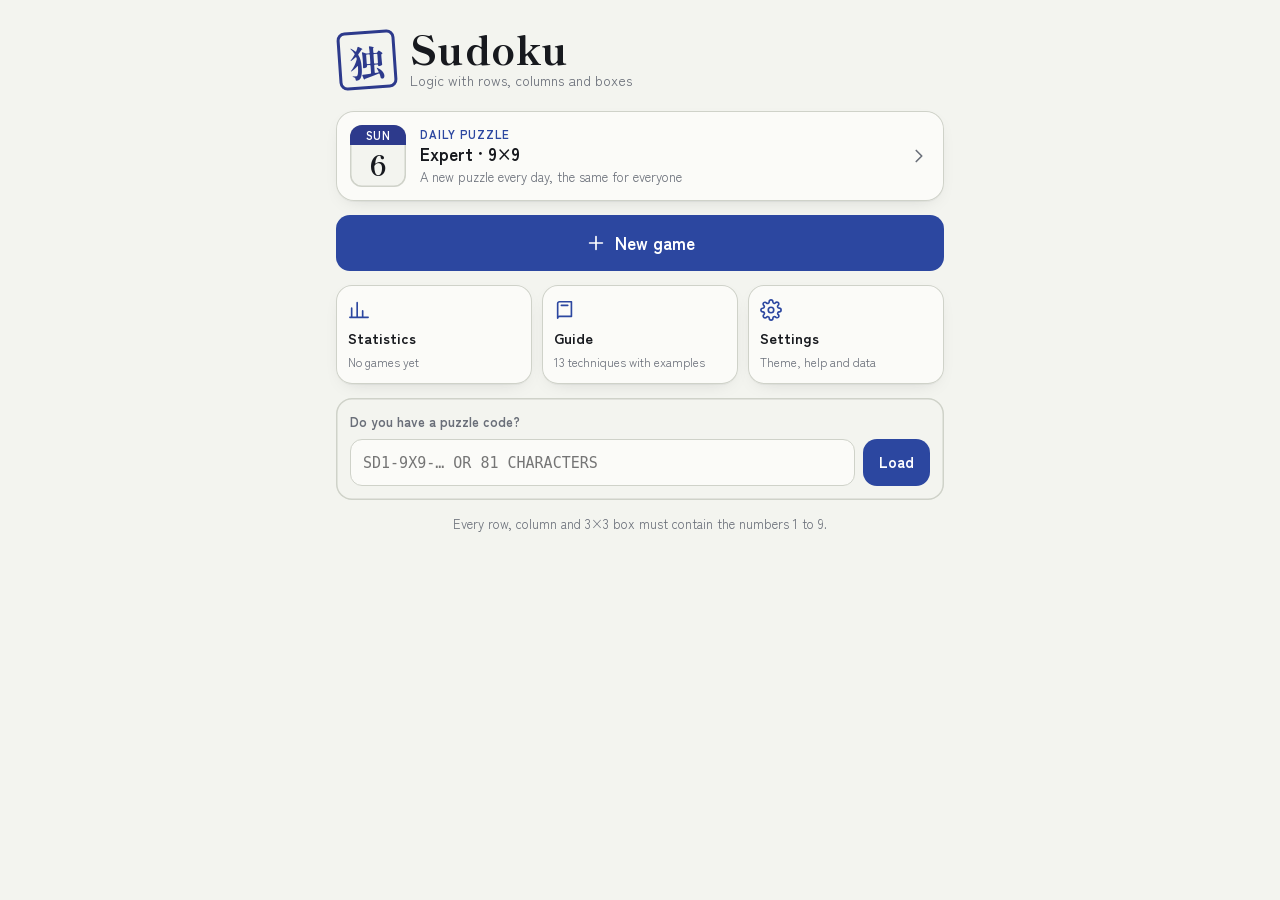
==== commit c75da636: "Added training minigames" ====
--- a/web/sudoku/index.html
+++ b/web/sudoku/index.html
@@ -49,6 +49,8 @@
 
   <button class="primary big" id="homeNew" type="button">
     <svg class="i" viewBox="0 0 24 24"><path d="M12 5v14M5 12h14"/></svg>New game</button>
+
+  <div class="practiceslot" id="practiceSlot"></div>
 
   <div class="tiles">
     <button class="tile" id="homeStats" type="button">
@@ -138,6 +140,12 @@
   <iframe id="guideFrame" title="Sudoku strategies"></iframe>
 </section>
 
+<!-- ============ PRACTICE ============ -->
+<section class="view" id="v-drill" aria-label="Practice">
+  <div class="bar"><button class="iconbtn" type="button" id="drillBack" aria-label="Back"><svg class="i" viewBox="0 0 24 24"><path d="M15 6l-6 6 6 6"/></svg></button><h2 id="drillTitle">Practice</h2><span class="drillcount" id="drillCount"></span></div>
+  <div id="drillBody"></div>
+</section>
+
 <div class="sheet" id="sheet" hidden><div class="backdrop" id="sheetBackdrop"></div>
   <div class="panel" role="dialog" aria-modal="true"><div class="grab" aria-hidden="true"></div><div id="sheetBody"></div></div></div>
 <div class="busy" id="busy" hidden><div class="busycard"><div class="spinner" aria-hidden="true">独</div><p id="busyText">Making a puzzle …</p>
@@ -168,6 +176,9 @@
 <script src="../shared/js/analysis.js"></script>
 <script src="../shared/js/takeaway.js"></script>
 <script src="../shared/js/progress.js"></script>
+<script src="../shared/js/drillgen.js"></script>
+<script src="../shared/js/games.js"></script>
+<script src="../shared/js/drill.js"></script>
 <script src="../shared/js/debug.js"></script>
 <script src="../shared/js/settings.js"></script>
 <script src="../shared/js/main.js"></script>
--- a/web/shared/css/app.css
+++ b/web/shared/css/app.css
@@ -1575,6 +1575,7 @@
 .heat {
   display: block;
   width: 100%;
+  max-width: 460px; /* on a tablet the map keeps its phone size, so its labels do not grow */
   height: auto;
 }
 .legendrow {
@@ -2225,3 +2226,783 @@
   height: 100%;
   background: var(--indigo);
 }
+
+/* ---------- iPhone and iPad: the board as large as the screen allows ----------
+   The board's aspect ratio (--ar, width / height) is set by renderGrid. Portrait: one column, and the board never pushes
+   the number pad below the screen. Tablets: wider columns and larger buttons. Landscape: the board on the left at full
+   height, and the controls in a column on the right. A phone on its side is wide but short: it keeps the phone sizes. */
+#v-game {
+  --chrome: 340px; /* top bar, status, message, pad, tools and the line below them */
+}
+#v-game .board {
+  width: 100%;
+  max-width: max(260px, calc((100dvh - var(--chrome) - env(safe-area-inset-top) - env(safe-area-inset-bottom)) * var(--ar, 1)));
+  margin-inline: auto;
+}
+@media (min-width: 700px) and (min-height: 600px) {
+  .view {
+    max-width: 640px;
+  }
+  #v-game {
+    max-width: 760px;
+    --chrome: 370px;
+  }
+  .sheet .panel {
+    max-width: 640px;
+  }
+  .pad {
+    gap: 10px;
+  }
+  .pad button {
+    font-size: 34px;
+    padding: 13px 0;
+  }
+  .pad.notes button {
+    font-size: 26px;
+  }
+  .tools button {
+    font-size: 13px;
+    padding: 8px 2px;
+  }
+  .tools button svg.i {
+    width: 27px;
+    height: 27px;
+  }
+}
+@media (orientation: landscape) and (min-width: 640px) and (min-aspect-ratio: 5/4) {
+  #v-game {
+    max-width: none;
+    --side: min(420px, 40vw);
+    --boardh: calc(100dvh - 92px - env(safe-area-inset-top) - env(safe-area-inset-bottom));
+  }
+  #v-game.active {
+    display: grid;
+    grid-template-columns: auto var(--side);
+    grid-template-rows: auto auto auto auto auto auto 1fr;
+    grid-template-areas:
+      "bar bar"
+      "board status"
+      "board hint"
+      "board msg"
+      "board pad"
+      "board tools"
+      "board padhint";
+    column-gap: clamp(20px, 4vw, 56px);
+    row-gap: 12px;
+    justify-content: center;
+    align-content: start;
+  }
+  #v-game .bar {
+    grid-area: bar;
+  }
+  #v-game .status {
+    grid-area: status;
+  }
+  #v-game .hint {
+    grid-area: hint;
+  }
+  #v-game .msg {
+    grid-area: msg;
+    margin: 0;
+  }
+  #v-game .pad {
+    grid-area: pad;
+    grid-template-columns: repeat(var(--padl, 5), 1fr);
+  }
+  #v-game .tools {
+    grid-area: tools;
+  }
+  #v-game .padhint {
+    grid-area: padhint;
+    margin: 0;
+  }
+  #v-game .board {
+    grid-area: board;
+    align-self: start;
+    width: min(calc(var(--boardh) * var(--ar, 1)), calc(100vw - var(--side) - 120px - env(safe-area-inset-left) - env(safe-area-inset-right)));
+    max-width: none;
+    margin: 0;
+  }
+}
+
+/* ---------- After the game: the board comes first */
+.solved.v2 {
+  text-align: left;
+  padding-top: 2px;
+}
+.shead {
+  display: flex;
+  align-items: center;
+  gap: 14px;
+}
+.shead h2 {
+  margin: 0;
+}
+.solved.v2 .shead .sub {
+  margin: 2px 0 0;
+}
+.smallstamp {
+  flex: none;
+  width: 52px;
+  height: 52px;
+  border: 3px solid var(--stamp);
+  color: var(--stamp);
+  border-radius: 9px;
+  display: grid;
+  place-items: center;
+  font-family: var(--font-display);
+  font-weight: 800;
+  font-size: 31px;
+  transform: rotate(-6deg);
+}
+@media (prefers-reduced-motion: no-preference) {
+  .sheet.open .smallstamp {
+    animation: stampin 0.5s cubic-bezier(0.3, 1.6, 0.5, 1) 0.1s both;
+  }
+}
+.solved.v2 .record {
+  margin-top: 10px;
+}
+.solved.v2 .estcmp {
+  margin: 8px 0 0;
+  font-size: 13px;
+}
+.moments,
+.moment.clean {
+  margin-top: 14px;
+}
+.mhead {
+  display: flex;
+  align-items: center;
+  justify-content: space-between;
+  gap: 10px;
+  min-height: 38px;
+}
+.mhead b {
+  font-size: 16px;
+}
+.mswitch {
+  display: flex;
+  gap: 2px;
+  padding: 3px;
+  border-radius: 10px;
+  background: var(--chip);
+}
+.mswitch button {
+  border: 0;
+  border-radius: 8px;
+  padding: 7px 10px;
+  background: transparent;
+  color: var(--mute);
+  font-size: 13px;
+  font-weight: 700;
+  cursor: pointer;
+}
+.mswitch button[aria-pressed="true"] {
+  background: var(--cell);
+  color: var(--indigo);
+  box-shadow: 0 1px 2px rgba(23, 25, 30, 0.12);
+}
+/* one board at a time on a phone: the lesson first, the switch or a tap on the board shows your own move */
+.moment .mbpair:not(.one) {
+  grid-template-columns: minmax(0, 1fr);
+  cursor: pointer;
+}
+.moment[data-show="1"] .mbpair:not(.one) > .mbcol:first-child,
+.moment[data-show="0"] .mbpair:not(.one) > .mbcol:nth-child(2) {
+  display: none;
+}
+.moment .mbcol figcaption {
+  font-size: 13px;
+}
+.moment .mbcol svg {
+  max-width: 440px;
+  margin: 0 auto;
+}
+.moment .mbtext {
+  font-size: 13px;
+}
+.mtext {
+  font-size: 15px;
+  line-height: 1.45;
+  margin: 10px 0 0;
+}
+.mgood {
+  font-size: 14px;
+  line-height: 1.45;
+  margin: 10px 0 0;
+  color: var(--mute);
+}
+.mgood b {
+  color: var(--indigo);
+  margin-right: 4px;
+}
+.mpager {
+  display: flex;
+  align-items: center;
+  justify-content: center;
+  gap: 8px;
+  margin-top: 6px;
+}
+.mpager button {
+  width: 44px;
+  height: 40px;
+  border: 0;
+  border-radius: 10px;
+  background: transparent;
+  color: var(--indigo);
+  font-size: 24px;
+  cursor: pointer;
+}
+.mcount {
+  font-size: 13px;
+  color: var(--mute);
+  font-variant-numeric: tabular-nums;
+}
+.mwait {
+  margin: 14px 0 0;
+}
+.solved.v2 .sbtns {
+  margin-top: 16px;
+}
+.solved.v2 .sbtns #sPractice:empty {
+  display: none;
+}
+.secondary.big {
+  width: 100%;
+  font-size: 16px;
+  padding: 14px;
+}
+@media (min-width: 700px) and (min-height: 600px) {
+  .moment .mbpair:not(.one) {
+    grid-template-columns: 1fr 1fr;
+    cursor: default;
+  }
+  .moment[data-show] .mbpair > .mbcol {
+    display: block !important;
+  }
+  .mswitch {
+    display: none;
+  }
+  .solved.v2 .sbtns {
+    flex-direction: row;
+  }
+  .solved.v2 .sbtns > * {
+    flex: 1;
+  }
+  .solved.v2 .sbtns #sPractice button {
+    height: 100%;
+  }
+}
+
+/* ---------- Practice drills */
+.dsegs {
+  display: flex;
+  gap: 6px;
+}
+.dsegs i {
+  flex: 1;
+  height: 5px;
+  border-radius: 3px;
+  background: var(--grid);
+}
+.dsegs i.on {
+  background: var(--indigo);
+}
+.dsegs i.now {
+  background: color-mix(in srgb, var(--indigo) 40%, var(--grid));
+}
+.dsegs i.miss {
+  background: var(--bad);
+}
+.dsegs i.skip {
+  background: color-mix(in srgb, var(--mute) 45%, var(--grid));
+}
+.dwait {
+  display: flex;
+  flex-direction: column;
+  align-items: center;
+  gap: 14px;
+  margin: 70px 0;
+  color: var(--mute);
+}
+.drillboard svg {
+  display: block;
+  width: 100%;
+  max-width: min(560px, calc(100dvh - 330px));
+  min-width: 260px;
+  height: auto;
+  margin: 4px auto 0;
+  cursor: pointer;
+  touch-action: manipulation;
+  user-select: none;
+  -webkit-user-select: none;
+  font-family: "Zen Kaku Gothic New", system-ui, sans-serif;
+}
+@media (prefers-reduced-motion: no-preference) {
+  .drillboard.pop svg {
+    animation: dpop 0.32s cubic-bezier(0.3, 1.5, 0.5, 1);
+  }
+  @keyframes dpop {
+    from {
+      transform: scale(0.985);
+    }
+    to {
+      transform: none;
+    }
+  }
+}
+.drilltask h3 {
+  margin: 6px 0 4px;
+  font-family: var(--font-display);
+  font-size: 22px;
+}
+.drilltask h3.ok {
+  color: var(--indigo);
+}
+.drilltask p {
+  margin: 0;
+  font-size: 15px;
+  line-height: 1.45;
+}
+.drilltask .dmsg {
+  margin-top: 6px;
+  color: var(--warn);
+  font-weight: 500;
+}
+.dhelp {
+  display: flex;
+  justify-content: space-between;
+  margin-top: auto;
+}
+.dhelp .link,
+.pother,
+.dagain {
+  border: 0;
+  background: none;
+  padding: 10px 4px;
+  min-height: 44px;
+  color: var(--mute);
+  font-size: 15px;
+  font-weight: 500;
+  cursor: pointer;
+}
+.pother {
+  align-self: flex-end;
+  margin-top: -8px;
+  padding: 6px 4px;
+  color: var(--indigo);
+  font-size: 14px;
+}
+.dagain {
+  align-self: flex-end;
+  color: var(--indigo);
+  margin-top: -6px;
+}
+.dsum {
+  display: flex;
+  flex-direction: column;
+  gap: 14px;
+}
+.dscore {
+  display: flex;
+  align-items: center;
+  justify-content: space-between;
+  gap: 12px;
+}
+.dscore b {
+  display: block;
+  font-family: var(--font-display);
+  font-size: 34px;
+  line-height: 1;
+}
+.dscore span {
+  font-size: 14px;
+  color: var(--mute);
+}
+.dmarks {
+  display: flex;
+  gap: 7px;
+}
+.dmark {
+  width: 30px;
+  height: 30px;
+  border-radius: 50%;
+  box-sizing: border-box;
+  display: grid;
+  place-items: center;
+  font-weight: 700;
+  font-size: 15px;
+}
+.dmark.q {
+  background: var(--indigo);
+  color: var(--onaccent);
+}
+.dmark.k {
+  border: 2px solid var(--indigo);
+  color: var(--indigo);
+}
+.dmark.s {
+  border: 2px solid var(--grid);
+  color: var(--mute);
+}
+.dmark.m {
+  border: 2px solid var(--bad);
+  color: var(--bad);
+}
+.dmark.x {
+  color: var(--mute);
+}
+.dlevel .dlhead {
+  display: flex;
+  justify-content: space-between;
+  align-items: baseline;
+  gap: 10px;
+}
+.dlevel .dlhead span {
+  font-size: 13px;
+  font-weight: 700;
+  color: var(--indigo);
+}
+.dchart {
+  display: block;
+  width: 100%;
+  max-width: 460px;
+  height: auto;
+  margin: 8px 0 4px;
+}
+.dlevel p {
+  margin: 4px 0 0;
+  font-size: 14px;
+  line-height: 1.45;
+}
+.dhead {
+  margin: 4px 0 0;
+  font-size: 12px;
+  letter-spacing: 0.08em;
+  text-transform: uppercase;
+  color: var(--mute);
+}
+.dlist {
+  display: flex;
+  flex-direction: column;
+  gap: 2px;
+}
+.drow {
+  display: grid;
+  grid-template-columns: minmax(0, 1fr) 120px 64px;
+  align-items: center;
+  gap: 12px;
+  min-height: 44px;
+  border: 0;
+  border-radius: 10px;
+  background: none;
+  padding: 4px 6px;
+  text-align: left;
+  font-size: 15px;
+  color: var(--ink);
+  cursor: pointer;
+}
+.drow.cur {
+  background: var(--chip);
+}
+.drow:active {
+  background: var(--chip);
+}
+.dbar {
+  display: flex;
+  gap: 4px;
+}
+.dbar i {
+  flex: 1;
+  height: 6px;
+  border-radius: 3px;
+  background: var(--grid);
+}
+.dbar i.on {
+  background: var(--indigo);
+}
+.dlv {
+  font-size: 13px;
+  color: var(--mute);
+  text-align: right;
+}
+.card.practice svg.i:first-child {
+  width: 30px;
+  height: 30px;
+  color: var(--indigo);
+}
+#v-drill .bar .drillcount {
+  font-size: 14px;
+  color: var(--mute);
+  text-align: right;
+  padding-right: 6px;
+  font-variant-numeric: tabular-nums;
+}
+#drillBody {
+  display: flex;
+  flex-direction: column;
+  gap: 12px;
+  flex: 1;
+}
+.practiceslot {
+  display: flex;
+  flex-direction: column;
+}
+.practiceslot:empty {
+  display: none;
+}
+/* Phone on its side: the practice board on the left, the task on the right */
+@media (orientation: landscape) and (max-height: 500px) {
+  #v-drill {
+    max-width: 760px;
+  }
+  #drillBody:has(.drillboard) {
+    display: grid;
+    grid-template-columns: auto minmax(0, 1fr);
+    grid-template-rows: auto auto auto 1fr auto;
+    column-gap: 22px;
+    row-gap: 10px;
+  }
+  #drillBody .dsegs {
+    grid-column: 1 / -1;
+  }
+  #drillBody .drillboard {
+    grid-row: 2 / 6;
+  }
+  #drillBody .drilltask,
+  #drillBody .dpad {
+    grid-column: 2;
+  }
+  #drillBody .drillboard svg {
+    width: calc(100dvh - 120px);
+    max-width: none;
+    min-width: 0;
+    margin: 0;
+  }
+  #drillBody .dhelp,
+  #drillBody .actions {
+    grid-column: 2;
+    grid-row: 5;
+    align-self: end;
+  }
+}
+.dbar i[style] {
+  background: linear-gradient(to right, var(--indigo) var(--f), var(--grid) var(--f));
+}
+
+/* Long explanations in the statistics, folded (foldLong in stats.js) */
+details.fold > summary {
+  list-style: none;
+  cursor: pointer;
+}
+details.fold > summary::-webkit-details-marker {
+  display: none;
+}
+details.fold.how {
+  margin-top: 10px;
+  font-size: 12px;
+  color: var(--mute);
+}
+details.fold.how > summary {
+  display: inline-block;
+  padding: 6px 0;
+  color: var(--indigo);
+  font-weight: 600;
+  font-size: 12.5px;
+}
+details.fold.how > summary::after {
+  content: " ›";
+}
+details.fold.how[open] > summary::after {
+  content: " ⌄";
+}
+details.fold.how > .caveat {
+  margin-top: 4px !important;
+}
+.panelcard > details.fold.lead {
+  margin: 0 0 10px;
+  font-size: 12.5px;
+  color: var(--mute);
+}
+details.fold.lead > p {
+  margin: 4px 0 0;
+}
+details.fold.lead .more {
+  color: var(--indigo);
+  font-weight: 600;
+  white-space: nowrap;
+}
+details.fold.lead[open] .more {
+  display: none;
+}
+
+/* ---------- Practice games (games.js) */
+.drilltask .dprog {
+  margin-top: 4px;
+  font-size: 13px;
+  color: var(--mute);
+  font-variant-numeric: tabular-nums;
+}
+.dpad {
+  margin-top: 2px;
+}
+.drow .dblurb {
+  grid-column: 1 / -1;
+  margin-top: -8px;
+  font-size: 12.5px;
+  color: var(--mute);
+  line-height: 1.35;
+}
+#drillBody .dhead + .sub,
+.panel .dhead + .sub {
+  margin: 2px 0 6px;
+  font-size: 13px;
+}
+
+/* ---------- Quick call (games.js) */
+.dtime {
+  position: relative;
+  height: 8px;
+  border-radius: 4px;
+  background: var(--grid);
+}
+.dtime > i {
+  display: block;
+  height: 100%;
+  border-radius: 4px;
+  background: var(--indigo);
+  transition: width 0.1s linear;
+}
+.dcost {
+  position: absolute;
+  right: 0;
+  top: 10px;
+  font-size: 13px;
+  font-weight: 700;
+  color: var(--bad);
+}
+@media (prefers-reduced-motion: no-preference) {
+  .dcost {
+    animation: dcost 0.9s ease-out both;
+  }
+  @keyframes dcost {
+    from {
+      opacity: 1;
+      transform: translateY(0);
+    }
+    to {
+      opacity: 0;
+      transform: translateY(-8px);
+    }
+  }
+}
+.dqdots {
+  display: flex;
+  flex-wrap: wrap;
+  gap: 4px;
+  min-height: 8px;
+}
+.dqdots i {
+  width: 8px;
+  height: 8px;
+  border-radius: 50%;
+  background: var(--indigo);
+}
+.dqdots i.miss {
+  background: var(--bad);
+}
+.dqdots.big {
+  max-width: 190px;
+  justify-content: flex-end;
+}
+.dclaim {
+  margin: 4px 0 0;
+  font-size: 19px !important;
+  font-weight: 600;
+  line-height: 1.35 !important;
+  min-height: 52px;
+}
+.dtf {
+  display: grid;
+  grid-template-columns: 1fr 1fr;
+  gap: 10px;
+}
+.dtf .tf {
+  min-height: 64px;
+  border: 0;
+  border-radius: 16px;
+  font-size: 19px;
+  font-weight: 700;
+  cursor: pointer;
+  touch-action: manipulation;
+}
+.dtf .tf.no {
+  background: var(--chip);
+  color: var(--ink);
+}
+.dtf .tf.yes {
+  background: var(--indigo);
+  color: var(--onaccent);
+}
+.dtf .tf:active {
+  filter: brightness(0.92);
+}
+.drillboard.wait svg {
+  filter: blur(5px);
+  opacity: 0.45;
+}
+@media (prefers-reduced-motion: no-preference) {
+  .drillboard.okflash svg {
+    animation: dok 0.3s ease-out;
+  }
+  .drillboard.badflash svg {
+    animation: dbad 0.35s ease-out;
+  }
+  @keyframes dok {
+    from {
+      box-shadow: 0 0 0 4px color-mix(in srgb, var(--indigo) 45%, transparent);
+    }
+    to {
+      box-shadow: 0 0 0 0 transparent;
+    }
+  }
+  @keyframes dbad {
+    0%,
+    100% {
+      transform: none;
+    }
+    25% {
+      transform: translateX(-5px);
+    }
+    75% {
+      transform: translateX(5px);
+    }
+  }
+}
+.qmiss {
+  margin: 12px 0 18px;
+}
+.qmiss p {
+  margin: 0 0 6px;
+  font-size: 14px;
+  line-height: 1.45;
+}
+.qmiss svg {
+  display: block;
+  width: 100%;
+  max-width: 300px;
+  height: auto;
+  font-family: "Zen Kaku Gothic New", system-ui, sans-serif;
+}
+.dscore .dexp {
+  display: block;
+  margin-top: 2px;
+  font-size: 13px;
+}
+.dsum .dpace {
+  margin: -4px 0 0;
+  font-size: 13.5px;
+  color: var(--mute);
+  line-height: 1.45;
+}
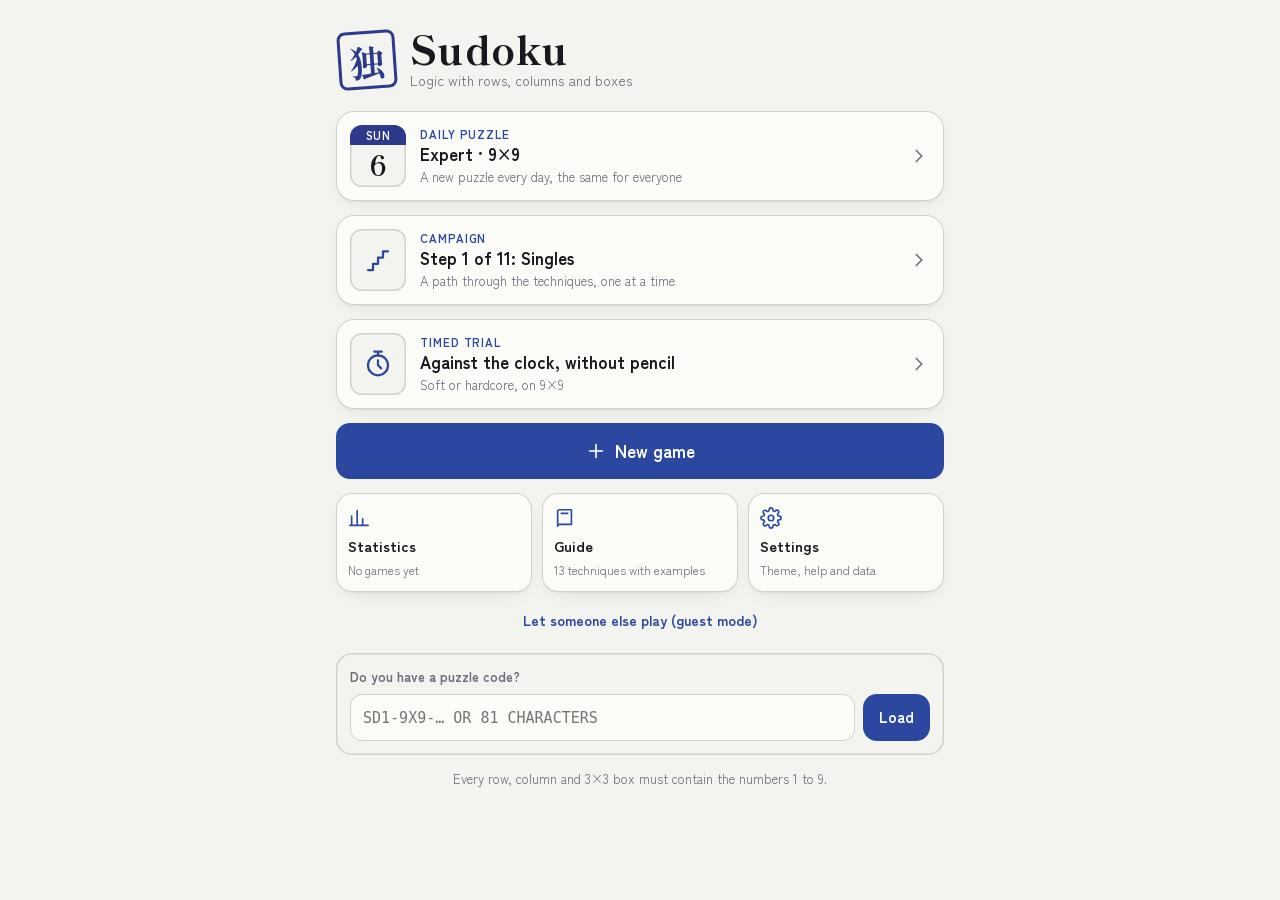
==== commit 5123d687: "Campaign and Timed trials" ====
--- a/web/sudoku/index.html
+++ b/web/sudoku/index.html
@@ -2,7 +2,7 @@
 <html lang="en">
 <head>
 <meta charset="utf-8">
-<meta name="viewport" content="width=device-width, initial-scale=1, viewport-fit=cover">
+<meta name="viewport" content="width=device-width, initial-scale=1, maximum-scale=1, user-scalable=no, viewport-fit=cover">
 <title>Sudoku</title>
 <meta name="description" content="Sudoku with real difficulty, guided hints and statistics.">
 <meta name="theme-color" id="themeColor" content="#f3f4ef">
@@ -47,6 +47,18 @@
     <svg class="i chev" viewBox="0 0 24 24"><path d="M9 6l6 6-6 6"/></svg>
   </button>
 
+  <button class="card" id="campCard" type="button">
+    <div class="campico" aria-hidden="true"><svg class="i" viewBox="0 0 24 24"><path d="M4 20h4v-5h4v-5h4V5h4"/></svg></div>
+    <div><span class="eyebrow">Campaign</span><strong id="campTitle"></strong><span class="sub" id="campSub"></span></div>
+    <svg class="i chev" viewBox="0 0 24 24"><path d="M9 6l6 6-6 6"/></svg>
+  </button>
+
+  <button class="card" id="trialCard" type="button">
+    <div class="campico" aria-hidden="true"><svg class="i" viewBox="0 0 24 24"><circle cx="12" cy="13" r="8"/><path d="M12 9v4l2.5 2.5M9 2h6M12 2v3"/></svg></div>
+    <div><span class="eyebrow">Timed trial</span><strong id="trialTitle"></strong><span class="sub" id="trialSub"></span></div>
+    <svg class="i chev" viewBox="0 0 24 24"><path d="M9 6l6 6-6 6"/></svg>
+  </button>
+
   <button class="primary big" id="homeNew" type="button">
     <svg class="i" viewBox="0 0 24 24"><path d="M12 5v14M5 12h14"/></svg>New game</button>
 
@@ -60,6 +72,8 @@
     <button class="tile" id="homeSettings" type="button">
       <svg class="i" viewBox="0 0 24 24"><circle cx="12" cy="12" r="3"/><path d="M19.4 15a1.7 1.7 0 0 0 .3 1.8l.1.1a2 2 0 1 1-2.8 2.8l-.1-.1a1.7 1.7 0 0 0-1.8-.3 1.7 1.7 0 0 0-1 1.5V21a2 2 0 1 1-4 0v-.1a1.7 1.7 0 0 0-1.1-1.5 1.7 1.7 0 0 0-1.8.3l-.1.1a2 2 0 1 1-2.8-2.8l.1-.1a1.7 1.7 0 0 0 .3-1.8 1.7 1.7 0 0 0-1.5-1H3a2 2 0 1 1 0-4h.1a1.7 1.7 0 0 0 1.5-1.1 1.7 1.7 0 0 0-.3-1.8l-.1-.1a2 2 0 1 1 2.8-2.8l.1.1a1.7 1.7 0 0 0 1.8.3H9a1.7 1.7 0 0 0 1-1.5V3a2 2 0 1 1 4 0v.1a1.7 1.7 0 0 0 1 1.5 1.7 1.7 0 0 0 1.8-.3l.1-.1a2 2 0 1 1 2.8 2.8l-.1.1a1.7 1.7 0 0 0-.3 1.8V9a1.7 1.7 0 0 0 1.5 1H21a2 2 0 1 1 0 4h-.1a1.7 1.7 0 0 0-1.5 1z"/></svg><span>Settings</span><small id="homeSetSub">Theme, help and data</small></button>
   </div>
+
+  <button class="link guestlink" id="homeGuest" type="button"></button>
 
   <form class="codeform" id="codeForm">
     <label for="codeInput">Do you have a puzzle code?</label>
@@ -74,8 +88,12 @@
 <!-- ============ NEW GAME ============ -->
 <section class="view" id="v-new" aria-label="New game">
   <div class="bar"><button class="iconbtn" type="button" data-back aria-label="Back"><svg class="i" viewBox="0 0 24 24"><path d="M15 6l-6 6 6 6"/></svg></button><h2>New game</h2><span></span></div>
+  <h3 class="sec">How to play</h3>
+  <div class="seg modes" id="modes" role="group" aria-label="How to play"></div>
+  <p class="modewhy" id="modeWhy" hidden></p>
   <h3 class="sec">Size</h3>
   <div class="sizes" id="sizes" role="group" aria-label="Size"></div>
+  <div class="manualopts" id="manualOpts">
   <h3 class="sec">Difficulty</h3>
   <div id="levels"></div>
   <h3 class="sec">Nuance <small>· where within the grade</small></h3>
@@ -84,6 +102,7 @@
   <div class="seg" id="kinds" role="group" aria-label="Type"></div>
   <h3 class="sec">Technique <small>· optional</small></h3>
   <div id="musts"></div>
+  </div>
   <p class="note" id="newNote"></p>
   <div class="dock"><button class="primary big" id="startBtn" type="button">Start</button></div>
 </section>
@@ -101,6 +120,7 @@
   <div class="hint" id="hintPanel" hidden aria-live="polite">
     <div class="hint-head"><span class="hint-tag" id="hintTag">Hint</span>
       <button type="button" class="hint-close" id="hintClose" aria-label="Close hint">×</button></div>
+    <div id="hintLegend"></div>
     <p id="hintText"></p>
     <details id="hintChain" hidden><summary id="hintChainSum">See the whole chain</summary><ol id="hintChainList"></ol></details>
     <div class="hint-nav" id="hintNav">
@@ -128,6 +148,18 @@
   <div id="statsBody" style="display:flex;flex-direction:column;gap:12px"></div>
 </section>
 
+<!-- ============ CAMPAIGN ============ -->
+<section class="view" id="v-camp" aria-label="Campaign">
+  <div class="bar"><button class="iconbtn" type="button" data-back aria-label="Back"><svg class="i" viewBox="0 0 24 24"><path d="M15 6l-6 6 6 6"/></svg></button><h2>Campaign</h2><span></span></div>
+  <div id="campBody"></div>
+</section>
+
+<!-- ============ TIMED TRIAL ============ -->
+<section class="view" id="v-trial" aria-label="Timed trial">
+  <div class="bar"><button class="iconbtn" type="button" data-back aria-label="Back"><svg class="i" viewBox="0 0 24 24"><path d="M15 6l-6 6 6 6"/></svg></button><h2>Timed trial</h2><span></span></div>
+  <div id="trialBody" style="display:flex;flex-direction:column;gap:12px"></div>
+</section>
+
 <!-- ============ SETTINGS ============ -->
 <section class="view" id="v-settings" aria-label="Settings">
   <div class="bar"><button class="iconbtn" type="button" data-back aria-label="Back"><svg class="i" viewBox="0 0 24 24"><path d="M15 6l-6 6 6 6"/></svg></button><h2>Settings</h2><span></span></div>
@@ -155,6 +187,7 @@
 
 <!-- Sudoku: its own files in js/, shared files in ../shared/js/ (the same ones Suguru uses) -->
 <script src="js/app.js"></script>
+<script src="../shared/js/build.js"></script>
 <script src="../shared/js/lang/da.js"></script>
 <script src="../shared/js/i18n.js"></script>
 <script src="../shared/js/lz.js"></script>
@@ -171,6 +204,7 @@
 <script src="../shared/js/newgame.js"></script>
 <script src="../shared/js/store.js"></script>
 <script src="../shared/js/board.js"></script>
+<script src="../shared/js/draw.js"></script>
 <script src="../shared/js/play.js"></script>
 <script src="../shared/js/stats.js"></script>
 <script src="../shared/js/analysis.js"></script>
@@ -179,6 +213,8 @@
 <script src="../shared/js/drillgen.js"></script>
 <script src="../shared/js/games.js"></script>
 <script src="../shared/js/drill.js"></script>
+<script src="../shared/js/campaign.js"></script>
+<script src="../shared/js/trial.js"></script>
 <script src="../shared/js/debug.js"></script>
 <script src="../shared/js/settings.js"></script>
 <script src="../shared/js/main.js"></script>
--- a/web/shared/css/app.css
+++ b/web/shared/css/app.css
@@ -8,10 +8,16 @@
   --grid: #cfd2c9;
   --sel: #c9d6f8;
   --given: #e1e3da;
+  --rt0: #f8ece4; --rt1: #e7f1e6; --rt2: #e5edf7; --rt3: #f6f0d9; --rt4: #eee7f4; --rt5: #e2f1f0;
+  --rtg0: #e9d8cc; --rtg1: #d3e2d1; --rtg2: #d0dcec; --rtg3: #e6ddbd; --rtg4: #dcd2e6; --rtg5: #cde2e0;
   --warn: #b4690e;
   --pat: #dde4f7;
   --tgt: #f5e9bd;
   --hypo: #a8610b;
+  --work: #1f8a5b; /* the numbers that do the work (a ring) */
+  --optbg: rgba(44, 71, 160, 0.16); /* an option that belongs to the pattern */
+  --outline: #7a4fc9; /* the region or house it is about */
+  --link: #a8610b; /* arrows */
   --badbg: #f6d6ce;
   --peer: #eef0ea;
   --same: #e6ebf8;
@@ -35,10 +41,16 @@
     --grid: #343843;
     --sel: #33437a;
     --given: #2a2e37;
+    --rt0: #30251f; --rt1: #1f3024; --rt2: #1f2942; --rt3: #302b1c; --rt4: #2b2137; --rt5: #1b3232;
+    --rtg0: #45372e; --rtg1: #304535; --rtg2: #2f3d5c; --rtg3: #46402a; --rtg4: #3f3350; --rtg5: #2b4949;
     --warn: #f0a54a;
     --pat: #26304f;
     --tgt: #3d3520;
     --hypo: #f0a54a;
+    --work: #5cc995; /* the numbers that do the work (a ring) */
+    --optbg: rgba(147, 169, 242, 0.28); /* an option that belongs to the pattern */
+    --outline: #b79cf4; /* the region or house it is about */
+    --link: #f0a54a; /* arrows */
     --badbg: #4a2620;
     --peer: #1d2028;
     --same: #222a40;
@@ -59,10 +71,16 @@
   --grid: #343843;
   --sel: #33437a;
   --given: #2a2e37;
+  --rt0: #30251f; --rt1: #1f3024; --rt2: #1f2942; --rt3: #302b1c; --rt4: #2b2137; --rt5: #1b3232;
+  --rtg0: #45372e; --rtg1: #304535; --rtg2: #2f3d5c; --rtg3: #46402a; --rtg4: #3f3350; --rtg5: #2b4949;
   --warn: #f0a54a;
   --pat: #26304f;
   --tgt: #3d3520;
   --hypo: #f0a54a;
+  --work: #5cc995; /* the numbers that do the work (a ring) */
+  --optbg: rgba(147, 169, 242, 0.28); /* an option that belongs to the pattern */
+  --outline: #b79cf4; /* the region or house it is about */
+  --link: #f0a54a; /* arrows */
   --badbg: #4a2620;
   --peer: #1d2028;
   --same: #222a40;
@@ -783,7 +801,8 @@
 }
 .tools {
   display: grid;
-  grid-template-columns: repeat(4, 1fr);
+  grid-auto-flow: column; /* as many equal columns as there are buttons shown (the campaign and trials hide some) */
+  grid-auto-columns: 1fr;
   gap: 7px;
 }
 .tools button {
@@ -2022,6 +2041,34 @@
   color: var(--mute);
   margin: 4px 0 0;
 }
+/* An explanation stepped through on the board: arrows under the board, the step's text in full ink */
+.mbstepnav {
+  display: flex;
+  align-items: center;
+  justify-content: center;
+  gap: 6px;
+  margin: 2px 0 0;
+  font-size: 12px;
+  color: var(--mute);
+}
+.mbstepnav button {
+  width: 44px;
+  height: 36px;
+  border: 0;
+  border-radius: 10px;
+  background: transparent;
+  color: var(--indigo);
+  font-size: 22px;
+  cursor: pointer;
+}
+.mbstepnav button:disabled {
+  opacity: 0.25;
+  cursor: default;
+}
+.mbsteps .mbtext {
+  color: var(--ink);
+  font-size: 12.5px;
+}
 .mbnote {
   font-size: 11.5px;
   color: var(--mute);
@@ -2100,6 +2147,24 @@
 .progress .proh {
   margin: 14px 0 4px;
   font-size: 13px;
+}
+.techrow {
+  margin: 12px 0 4px;
+}
+.techrow .trh {
+  display: flex;
+  justify-content: space-between;
+  align-items: baseline;
+  gap: 8px;
+  font-size: 13.5px;
+}
+.techrow .trh small {
+  color: var(--mute);
+  font-size: 11.5px;
+}
+.techfew {
+  font-size: 13px;
+  color: var(--mute);
 }
 .protop {
   display: flex;
@@ -3006,3 +3071,267 @@
   color: var(--mute);
   line-height: 1.45;
 }
+/* no double-tap zoom anywhere (see the end of core.js for the pinch) */
+html {
+  touch-action: manipulation;
+}
+
+/* Guest mode: a band at the bottom of every screen (under sheets and dialogs), and room for it */
+.guestband {
+  position: fixed;
+  left: 0;
+  right: 0;
+  bottom: 0;
+  z-index: 25;
+  width: 100%;
+  min-height: 34px;
+  padding: 6px 12px calc(6px + env(safe-area-inset-bottom));
+  border: 0;
+  background: var(--warn);
+  color: var(--paper);
+  font: inherit;
+  font-size: 13.5px;
+  font-weight: 700;
+  letter-spacing: 0.01em;
+  cursor: pointer;
+}
+body.guest .view {
+  padding-bottom: calc(28px + 34px + env(safe-area-inset-bottom));
+}
+body.guest .dock {
+  bottom: calc(34px + env(safe-area-inset-bottom));
+}
+.guestlink {
+  align-self: center;
+  margin: -4px 0 0;
+  padding: 8px 12px;
+  border: 0;
+  background: none;
+  color: var(--indigo);
+  font: inherit;
+  font-size: 14px;
+  font-weight: 600;
+  cursor: pointer;
+}
+
+/* Play modes in New game: the manual choices are folded away in a mode, and one line says what will be picked */
+.manualopts {
+  display: flex;
+  flex-direction: column;
+  gap: 14px;
+}
+.manualopts[hidden] {
+  display: none;
+}
+.modewhy {
+  margin: -4px 0 0;
+  padding: 10px 12px;
+  border-radius: 12px;
+  background: var(--cell);
+  border: 1px solid var(--grid);
+  font-size: 13.5px;
+  line-height: 1.45;
+  color: var(--mute);
+}
+.modewhy b {
+  display: block;
+  color: var(--ink);
+  font-size: 14.5px;
+  margin-bottom: 2px;
+}
+
+/* The statistics' switch between the main game and 4×4 (a game of its own in the statistics) */
+.scopeseg {
+  margin-bottom: 2px;
+}
+
+/* The legend under a board (legendHtml in draw.js): each role's colour and shape, named once */
+.legend {
+  display: flex;
+  flex-wrap: wrap;
+  gap: 4px 12px;
+  margin: 6px 0 0;
+  font-size: 12px;
+  color: var(--mute);
+}
+.legend span {
+  display: inline-flex;
+  align-items: center;
+  gap: 5px;
+}
+.legend .lg {
+  display: inline-block;
+  flex: none;
+  width: 13px;
+  height: 13px;
+  font-style: normal;
+}
+.legend .lg.cell {
+  border-radius: 3px;
+  border: 1px solid var(--grid);
+}
+.legend .lg.ring {
+  border-radius: 50%;
+  border: 2.5px solid;
+}
+.legend .lg.ring.dash {
+  border-style: dashed;
+}
+.legend .lg.box {
+  border: 3px solid;
+  border-radius: 2px;
+}
+.legend .lg.opt {
+  border-radius: 50%;
+  background: var(--optbg);
+  box-shadow: inset 0 0 0 1px var(--indigo);
+}
+.legend .lg.arrow {
+  width: auto;
+  height: auto;
+  font-weight: 800;
+  line-height: 1;
+}
+.legend .lg.strike {
+  width: auto;
+  height: auto;
+  color: var(--bad);
+  font-weight: 700;
+  text-decoration: line-through;
+  line-height: 1;
+}
+
+/* A number named in a caption or sentence, drawn as it is marked on the board (cvTag in draw.js): the colour and the ring
+   find it there; the cell name is only for screen readers */
+.cvtag {
+  display: inline-flex;
+  align-items: center;
+  justify-content: center;
+  min-width: 1.45em;
+  height: 1.45em;
+  padding: 0 2px;
+  box-sizing: border-box;
+  border: 2px solid var(--c);
+  border-radius: 999px;
+  color: var(--c);
+  font-weight: 700;
+  font-variant-numeric: tabular-nums;
+  line-height: 1;
+  vertical-align: -0.2em;
+}
+.vh {
+  position: absolute;
+  width: 1px;
+  height: 1px;
+  overflow: hidden;
+  clip-path: inset(50%);
+  white-space: nowrap;
+}
+/* the hint's legend sits above its text */
+#hintLegend .legend {
+  margin: 0 0 6px;
+}
+
+/* Campaign (campaign.js): the card on the home screen and the path */
+.campico {
+  width: 56px;
+  height: 62px;
+  border-radius: 12px;
+  background: var(--paper);
+  box-shadow: inset 0 0 0 1.5px var(--grid);
+  display: grid;
+  place-items: center;
+  color: var(--indigo);
+}
+.campico .i {
+  width: 30px;
+  height: 30px;
+}
+.campath {
+  list-style: none;
+  margin: 0;
+  padding: 0;
+  display: flex;
+  flex-direction: column;
+  gap: 2px;
+}
+.campstep {
+  display: grid;
+  grid-template-columns: 32px 1fr;
+  gap: 12px;
+  align-items: start;
+  padding: 10px 4px;
+}
+.campstep .campn {
+  width: 28px;
+  height: 28px;
+  border-radius: 999px;
+  display: grid;
+  place-items: center;
+  font-weight: 700;
+  font-size: 14px;
+  box-shadow: inset 0 0 0 2px var(--grid);
+  color: var(--mute);
+}
+.campstep strong {
+  display: block;
+  line-height: 28px;
+}
+.campstep .sub {
+  display: block;
+  color: var(--mute);
+  font-size: 14px;
+}
+.campstep.done .campn {
+  background: var(--indigo);
+  box-shadow: none;
+  color: var(--paper);
+}
+.campstep.cur {
+  background: var(--cell);
+  border-radius: 14px;
+  box-shadow: inset 0 0 0 1.5px var(--grid);
+}
+.campstep.cur .campn {
+  box-shadow: inset 0 0 0 2px var(--indigo);
+  color: var(--indigo);
+}
+.campstep.later {
+  opacity: 0.6;
+}
+.campact {
+  display: flex;
+  flex-wrap: wrap;
+  gap: 8px;
+  margin-top: 8px;
+}
+
+/* a destructive button outside the menus (Delete copied notes) */
+.actions button.danger {
+  color: var(--bad);
+}
+
+/* Timed trial (trial.js): the time left, the index chart and the list of boards */
+.timer.short {
+  color: var(--bad);
+  font-weight: 700;
+}
+.trialchart {
+  display: block;
+  width: 100%;
+  height: auto;
+  margin: 4px 0 8px;
+}
+.trialchart .ax {
+  font-size: 11px;
+  fill: var(--mute);
+}
+.trialchart .fixed {
+  stroke: var(--grid);
+  stroke-width: 1.5;
+  stroke-dasharray: 4 4;
+}
+.trialtab td,
+.trialtab th {
+  font-size: 14px;
+}
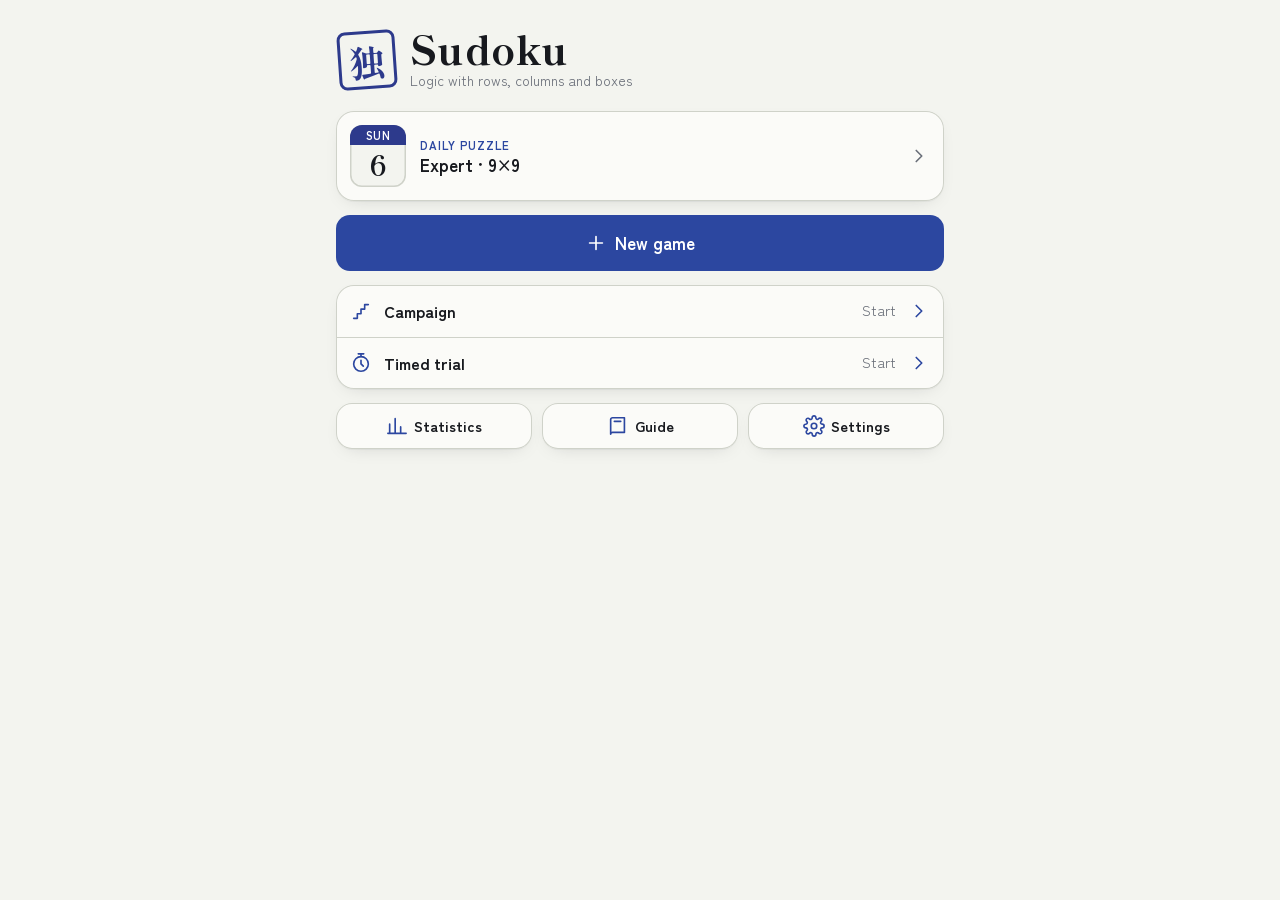
==== commit ac8416a5: "Micro sudoku, campaign adjustments and more" ====
--- a/web/sudoku/index.html
+++ b/web/sudoku/index.html
@@ -47,42 +47,24 @@
     <svg class="i chev" viewBox="0 0 24 24"><path d="M9 6l6 6-6 6"/></svg>
   </button>
 
-  <button class="card" id="campCard" type="button">
-    <div class="campico" aria-hidden="true"><svg class="i" viewBox="0 0 24 24"><path d="M4 20h4v-5h4v-5h4V5h4"/></svg></div>
-    <div><span class="eyebrow">Campaign</span><strong id="campTitle"></strong><span class="sub" id="campSub"></span></div>
-    <svg class="i chev" viewBox="0 0 24 24"><path d="M9 6l6 6-6 6"/></svg>
-  </button>
-
-  <button class="card" id="trialCard" type="button">
-    <div class="campico" aria-hidden="true"><svg class="i" viewBox="0 0 24 24"><circle cx="12" cy="13" r="8"/><path d="M12 9v4l2.5 2.5M9 2h6M12 2v3"/></svg></div>
-    <div><span class="eyebrow">Timed trial</span><strong id="trialTitle"></strong><span class="sub" id="trialSub"></span></div>
-    <svg class="i chev" viewBox="0 0 24 24"><path d="M9 6l6 6-6 6"/></svg>
-  </button>
-
   <button class="primary big" id="homeNew" type="button">
     <svg class="i" viewBox="0 0 24 24"><path d="M12 5v14M5 12h14"/></svg>New game</button>
 
-  <div class="practiceslot" id="practiceSlot"></div>
+  <!-- the other ways to play, one line each -->
+  <div class="homelist">
+    <button class="hrow" id="campCard" type="button"><svg class="i" viewBox="0 0 24 24"><path d="M4 20h4v-5h4v-5h4V5h4"/></svg><span class="hname">Campaign</span><span class="hstat" id="campStat"></span><svg class="i chev" viewBox="0 0 24 24"><path d="M9 6l6 6-6 6"/></svg></button>
+    <button class="hrow" id="trialCard" type="button"><svg class="i" viewBox="0 0 24 24"><circle cx="12" cy="13" r="8"/><path d="M12 9v4l2.5 2.5M9 2h6M12 2v3"/></svg><span class="hname">Timed trial</span><span class="hstat" id="trialStat"></span><svg class="i chev" viewBox="0 0 24 24"><path d="M9 6l6 6-6 6"/></svg></button>
+    <button class="hrow" id="practiceRow" type="button" hidden><svg class="i" viewBox="0 0 24 24"><circle cx="12" cy="12" r="9"/><circle cx="12" cy="12" r="5"/><circle cx="12" cy="12" r="1"/></svg><span class="hname">Practice</span><span class="hstat" id="practiceStat"></span><svg class="i chev" viewBox="0 0 24 24"><path d="M9 6l6 6-6 6"/></svg></button>
+  </div>
 
   <div class="tiles">
     <button class="tile" id="homeStats" type="button">
-      <svg class="i" viewBox="0 0 24 24"><path d="M4 20V10M10 20V4M16 20v-7M22 20H2"/></svg><span>Statistics</span><small id="homeStatsSub"></small></button>
+      <svg class="i" viewBox="0 0 24 24"><path d="M4 20V10M10 20V4M16 20v-7M22 20H2"/></svg><span>Statistics</span></button>
     <button class="tile" id="homeGuide" type="button">
-      <svg class="i" viewBox="0 0 24 24"><path d="M4 5a2 2 0 0 1 2-2h13v16H6a2 2 0 0 0-2 2zM4 5v16M8 7h7"/></svg><span>Guide</span><small>13 techniques with examples</small></button>
+      <svg class="i" viewBox="0 0 24 24"><path d="M4 5a2 2 0 0 1 2-2h13v16H6a2 2 0 0 0-2 2zM4 5v16M8 7h7"/></svg><span>Guide</span></button>
     <button class="tile" id="homeSettings" type="button">
-      <svg class="i" viewBox="0 0 24 24"><circle cx="12" cy="12" r="3"/><path d="M19.4 15a1.7 1.7 0 0 0 .3 1.8l.1.1a2 2 0 1 1-2.8 2.8l-.1-.1a1.7 1.7 0 0 0-1.8-.3 1.7 1.7 0 0 0-1 1.5V21a2 2 0 1 1-4 0v-.1a1.7 1.7 0 0 0-1.1-1.5 1.7 1.7 0 0 0-1.8.3l-.1.1a2 2 0 1 1-2.8-2.8l.1-.1a1.7 1.7 0 0 0 .3-1.8 1.7 1.7 0 0 0-1.5-1H3a2 2 0 1 1 0-4h.1a1.7 1.7 0 0 0 1.5-1.1 1.7 1.7 0 0 0-.3-1.8l-.1-.1a2 2 0 1 1 2.8-2.8l.1.1a1.7 1.7 0 0 0 1.8.3H9a1.7 1.7 0 0 0 1-1.5V3a2 2 0 1 1 4 0v.1a1.7 1.7 0 0 0 1 1.5 1.7 1.7 0 0 0 1.8-.3l.1-.1a2 2 0 1 1 2.8 2.8l-.1.1a1.7 1.7 0 0 0-.3 1.8V9a1.7 1.7 0 0 0 1.5 1H21a2 2 0 1 1 0 4h-.1a1.7 1.7 0 0 0-1.5 1z"/></svg><span>Settings</span><small id="homeSetSub">Theme, help and data</small></button>
-  </div>
-
-  <button class="link guestlink" id="homeGuest" type="button"></button>
-
-  <form class="codeform" id="codeForm">
-    <label for="codeInput">Do you have a puzzle code?</label>
-    <div class="coderow">
-      <input id="codeInput" type="text" placeholder="SD1-9X9-… or 81 characters" autocomplete="off" autocapitalize="characters" spellcheck="false">
-      <button class="primary" type="submit">Load</button>
-    </div>
-  </form>
-  <p class="rules">Every row, column and 3×3 box must contain the numbers 1 to 9.</p>
+      <svg class="i" viewBox="0 0 24 24"><circle cx="12" cy="12" r="3"/><path d="M19.4 15a1.7 1.7 0 0 0 .3 1.8l.1.1a2 2 0 1 1-2.8 2.8l-.1-.1a1.7 1.7 0 0 0-1.8-.3 1.7 1.7 0 0 0-1 1.5V21a2 2 0 1 1-4 0v-.1a1.7 1.7 0 0 0-1.1-1.5 1.7 1.7 0 0 0-1.8.3l-.1.1a2 2 0 1 1-2.8-2.8l.1-.1a1.7 1.7 0 0 0 .3-1.8 1.7 1.7 0 0 0-1.5-1H3a2 2 0 1 1 0-4h.1a1.7 1.7 0 0 0 1.5-1.1 1.7 1.7 0 0 0-.3-1.8l-.1-.1a2 2 0 1 1 2.8-2.8l.1.1a1.7 1.7 0 0 0 1.8.3H9a1.7 1.7 0 0 0 1-1.5V3a2 2 0 1 1 4 0v.1a1.7 1.7 0 0 0 1 1.5 1.7 1.7 0 0 0 1.8-.3l.1-.1a2 2 0 1 1 2.8 2.8l-.1.1a1.7 1.7 0 0 0-.3 1.8V9a1.7 1.7 0 0 0 1.5 1H21a2 2 0 1 1 0 4h-.1a1.7 1.7 0 0 0-1.5 1z"/></svg><span>Settings</span></button>
+  </div>
 </section>
 
 <!-- ============ NEW GAME ============ -->
@@ -104,6 +86,14 @@
   <div id="musts"></div>
   </div>
   <p class="note" id="newNote"></p>
+  <form class="codeform" id="codeForm">
+    <label for="codeInput">Or load a puzzle code</label>
+    <div class="coderow">
+      <input id="codeInput" type="text" placeholder="SD1-9X9-… or 81 characters" autocomplete="off" autocapitalize="characters" spellcheck="false">
+      <button class="primary" type="submit">Load</button>
+    </div>
+  </form>
+  <p class="rules">Every row, column and 3×3 box must contain the numbers 1 to 9.</p>
   <div class="dock"><button class="primary big" id="startBtn" type="button">Start</button></div>
 </section>
 
@@ -132,9 +122,18 @@
   </div>
 
   <p class="msg" id="msg" aria-live="polite"></p>
+  <div class="trainbar" id="trainBar" hidden><span id="trainText"></span><button type="button" class="primary" id="trainNext">Next board</button></div>
+  <div class="chainbar" id="chainBar" hidden role="toolbar" aria-label="Colours and links">
+    <button type="button" data-tool="A" aria-pressed="false" aria-label="Colour A"><i class="cmark a" aria-hidden="true"></i>A</button>
+    <button type="button" data-tool="B" aria-pressed="false" aria-label="Colour B"><i class="cmark b" aria-hidden="true"></i>B</button>
+    <button type="button" data-tool="S" aria-pressed="false" aria-label="Strong link: only two places, or only two options"><i class="cline" aria-hidden="true"></i>Strong</button>
+    <button type="button" data-tool="W" aria-pressed="false" aria-label="Weak link: they see each other"><i class="cline w" aria-hidden="true"></i>Weak</button>
+    <button type="button" id="chainClear" class="cclear">Clear</button>
+  </div>
   <div class="pad" id="pad"></div>
   <div class="tools">
     <button type="button" id="noteBtn" aria-pressed="false"><svg class="i" viewBox="0 0 24 24"><path d="M16.5 3.5a2.1 2.1 0 0 1 3 3L8 18l-4 1 1-4z"/></svg>Pencil<span class="penstake" id="penStake" hidden></span></button>
+    <button type="button" id="chainBtn" aria-pressed="false" aria-label="Colours and links for chains"><svg class="i" viewBox="0 0 24 24"><circle cx="6.5" cy="7" r="3.2"/><circle cx="17.5" cy="17" r="3.2"/><path d="M9.2 9.2l5.6 5.6"/></svg>Chains</button>
     <button type="button" id="eraseBtn"><svg class="i" viewBox="0 0 24 24"><path d="M20 20H8l-4-4a1.5 1.5 0 0 1 0-2.1L13.9 4a1.5 1.5 0 0 1 2.1 0l4 4a1.5 1.5 0 0 1 0 2.1L11 19M7 11l6 6"/></svg>Erase</button>
     <button type="button" id="undoBtn"><svg class="i" viewBox="0 0 24 24"><path d="M9 14L4 9l5-5"/><path d="M4 9h10.5a5.5 5.5 0 0 1 0 11H11"/></svg>Undo</button>
     <button type="button" id="hintBtn"><svg class="i" viewBox="0 0 24 24"><path d="M9 18h6M10 21h4M12 3a6 6 0 0 0-3.6 10.8c.6.5 1 1.2 1.1 2.2h5c.1-1 .5-1.7 1.1-2.2A6 6 0 0 0 12 3z"/></svg>Hint</button>
@@ -215,6 +214,8 @@
 <script src="../shared/js/drill.js"></script>
 <script src="../shared/js/campaign.js"></script>
 <script src="../shared/js/trial.js"></script>
+<script src="../shared/js/train.js"></script>
+<script src="../shared/js/chains.js"></script>
 <script src="../shared/js/debug.js"></script>
 <script src="../shared/js/settings.js"></script>
 <script src="../shared/js/main.js"></script>
--- a/web/shared/css/app.css
+++ b/web/shared/css/app.css
@@ -18,6 +18,10 @@
   --optbg: rgba(44, 71, 160, 0.16); /* an option that belongs to the pattern */
   --outline: #7a4fc9; /* the region or house it is about */
   --link: #a8610b; /* arrows */
+  --colA: rgba(0, 114, 178, 0.3); /* the chain tool's colour A (a disc) and B (a square): blue and orange, colour-blind safe */
+  --colB: rgba(230, 159, 0, 0.45);
+  --colInk: #17191e;
+  --ulink: #4b5563; /* the player's links */
   --badbg: #f6d6ce;
   --peer: #eef0ea;
   --same: #e6ebf8;
@@ -51,6 +55,10 @@
     --optbg: rgba(147, 169, 242, 0.28); /* an option that belongs to the pattern */
     --outline: #b79cf4; /* the region or house it is about */
     --link: #f0a54a; /* arrows */
+    --colA: rgba(86, 180, 233, 0.42);
+    --colB: rgba(230, 159, 0, 0.5);
+    --colInk: #ffffff;
+    --ulink: #b4bac6;
     --badbg: #4a2620;
     --peer: #1d2028;
     --same: #222a40;
@@ -81,6 +89,10 @@
   --optbg: rgba(147, 169, 242, 0.28); /* an option that belongs to the pattern */
   --outline: #b79cf4; /* the region or house it is about */
   --link: #f0a54a; /* arrows */
+  --colA: rgba(86, 180, 233, 0.42);
+  --colB: rgba(230, 159, 0, 0.5);
+  --colInk: #ffffff;
+  --ulink: #b4bac6;
   --badbg: #4a2620;
   --peer: #1d2028;
   --same: #222a40;
@@ -833,6 +845,67 @@
 .tools button:disabled {
   opacity: 0.35;
 }
+/* the chain tool's bar (chains.js): colour A, colour B, strong link, weak link, Clear */
+.chainbar {
+  display: grid;
+  grid-template-columns: repeat(4, 1fr) auto;
+  gap: 6px;
+  margin: 2px 0 4px;
+}
+.chainbar button {
+  display: flex;
+  align-items: center;
+  justify-content: center;
+  gap: 6px;
+  min-height: 38px;
+  border: 1px solid var(--grid);
+  background: var(--cell);
+  border-radius: 10px;
+  font-size: 13px;
+  font-weight: 600;
+  color: var(--ink);
+  cursor: pointer;
+}
+.chainbar button[aria-pressed="true"] {
+  border-color: var(--indigo);
+  box-shadow: inset 0 0 0 2px var(--indigo);
+}
+.chainbar .cclear {
+  padding: 0 12px;
+  font-weight: 500;
+}
+.chainbar button:disabled {
+  opacity: 0.4;
+}
+.cmark {
+  width: 16px;
+  height: 16px;
+  border-radius: 50%;
+  background: var(--colA);
+  box-shadow: inset 0 0 0 1px rgba(0, 0, 0, 0.15);
+}
+.cmark.b {
+  border-radius: 4px;
+  background: var(--colB);
+}
+.cline {
+  width: 18px;
+  height: 0;
+  border-top: 3px solid var(--ulink);
+}
+.cline.w {
+  border-top-style: dashed;
+}
+/* the numbers choose the number to colour or link */
+.pad.chain button {
+  font-family: var(--font-body);
+  font-weight: 600;
+  font-size: 22px;
+  box-shadow: inset 0 0 0 1.5px var(--grid), inset 0 -3px 0 var(--colA);
+}
+.pad.chain button.cur {
+  box-shadow: none;
+}
 /* The pencil's price in this game: the grade with pencil, while the game still counts as without */
 .tools button#noteBtn {
   position: relative;
@@ -879,6 +952,27 @@
 }
 .msg.warn {
   color: var(--warn);
+}
+/* training: once the technique is used, "Next board" skips the rest of the board (train.js) */
+.trainbar {
+  display: flex;
+  align-items: center;
+  justify-content: center;
+  gap: 12px;
+  margin: 2px 0;
+  font-size: 14px;
+  font-weight: 500;
+}
+.trainbar[hidden] {
+  display: none;
+}
+.trainbar button {
+  padding: 7px 16px;
+  font-size: 14px;
+  white-space: nowrap;
+}
+.trainset {
+  margin-top: 10px;
 }
 .hint {
   background: var(--cell);
@@ -2768,6 +2862,10 @@
   color: var(--ink);
   cursor: pointer;
 }
+/* training rows (train.js): no level bars */
+.drow.trow {
+  grid-template-columns: minmax(0, 1fr) auto;
+}
 .drow.cur {
   background: var(--chip);
 }
@@ -3305,6 +3403,80 @@
   gap: 8px;
   margin-top: 8px;
 }
+/* the step's progress (the rating's lower bound on its way to the pass mark): a thin bar with the percentage; after a
+   board the change it made is lighter (gained) or red (lost) */
+.campbar {
+  display: grid;
+  grid-template-columns: 1fr auto;
+  gap: 10px;
+  align-items: center;
+  margin: 8px 0 2px;
+  font-variant-numeric: tabular-nums;
+}
+.campbar .cb-track {
+  position: relative;
+  height: 8px;
+  border-radius: 4px;
+  background: var(--grid);
+  overflow: hidden;
+}
+.campbar .cb-fill,
+.campbar .cb-gain,
+.campbar .cb-loss {
+  position: absolute;
+  top: 0;
+  bottom: 0;
+  left: 0;
+}
+.campbar .cb-fill {
+  background: var(--indigo);
+}
+.campbar .cb-gain {
+  background: var(--indigo);
+  opacity: 0.45;
+}
+.campbar .cb-loss {
+  background: var(--bad);
+  opacity: 0.45;
+}
+.campbar .cb-p {
+  font-size: 14px;
+  min-width: 3.2em;
+  text-align: right;
+}
+/* the example board at the start of a step: open when the technique is new, a quiet line when you know it */
+.campex {
+  margin: 10px 0 2px;
+}
+.campex > summary,
+.campsteps > summary {
+  cursor: pointer;
+  color: var(--indigo);
+  font-size: 14px;
+  font-weight: 600;
+  padding: 4px 0;
+}
+.campexb {
+  max-width: 280px;
+  margin: 6px 0 0;
+}
+.campexb svg {
+  width: 100%;
+  height: auto;
+  display: block;
+}
+.campsteps {
+  margin-top: 6px;
+  max-width: 280px;
+}
+.campsteps svg {
+  width: 100%;
+  height: auto;
+  display: block;
+}
+.campnext {
+  margin: 10px 0 4px;
+}
 
 /* a destructive button outside the menus (Delete copied notes) */
 .actions button.danger {
@@ -3335,3 +3507,137 @@
 .trialtab th {
   font-size: 14px;
 }
+
+/* Home (25 Nov. 2026): the other ways to play as one grouped list, one line each; the tiles without small print */
+.homelist {
+  display: flex;
+  flex-direction: column;
+  background: var(--cell);
+  border-radius: 18px;
+  box-shadow:
+    var(--shadow),
+    inset 0 0 0 1px var(--grid);
+  overflow: hidden;
+}
+.hrow {
+  display: grid;
+  grid-template-columns: auto 1fr auto auto;
+  gap: 12px;
+  align-items: center;
+  width: 100%;
+  min-height: 52px;
+  padding: 10px 14px;
+  border: 0;
+  background: none;
+  text-align: left;
+  font: inherit;
+  color: var(--ink);
+  cursor: pointer;
+}
+.hrow + .hrow {
+  box-shadow: inset 0 1px 0 var(--grid);
+}
+.hrow:active {
+  background: var(--paper);
+}
+.hrow svg.i {
+  color: var(--indigo);
+}
+.hrow .hname {
+  font-weight: 700;
+  font-size: 16px;
+}
+.hrow .hstat {
+  color: var(--mute);
+  font-size: 14px;
+  white-space: nowrap;
+  overflow: hidden;
+  text-overflow: ellipsis;
+  max-width: 46vw;
+}
+.hrow .chev {
+  color: var(--mute);
+}
+#v-home .tile {
+  flex-direction: row;
+  align-items: center;
+  justify-content: center;
+  padding: 12px 8px;
+}
+/* the puzzle code and the rules at the bottom of New game */
+#v-new .codeform {
+  margin-top: 18px;
+}
+
+/* After a game: the time against the expectation (timeMeterHtml in calib.js): time · bar with a tick · percentage */
+.tmeter {
+  display: grid;
+  grid-template-columns: auto 1fr auto;
+  gap: 12px;
+  align-items: center;
+  margin: 12px 0 2px;
+  font-variant-numeric: tabular-nums;
+}
+.tmeter .tm-t {
+  font-size: 17px;
+}
+.tmeter .tm-p {
+  font-size: 15px;
+  color: var(--ink);
+}
+.tmeter .tm-bar {
+  position: relative;
+  height: 30px;
+}
+.tmeter .tm-track {
+  position: absolute;
+  left: 0;
+  right: 0;
+  top: 6px;
+  height: 6px;
+  border-radius: 3px;
+  background: var(--grid);
+}
+.tmeter .tm-fill {
+  position: absolute;
+  left: 0;
+  top: 0;
+  bottom: 0;
+  border-radius: 3px;
+  background: var(--indigo);
+}
+.tmeter .tm-ref {
+  position: absolute;
+  top: -4px;
+  width: 2px;
+  height: 14px;
+  margin-left: -1px;
+  border-radius: 1px;
+  background: var(--ink);
+}
+.tmeter .tm-lab {
+  position: absolute;
+  top: 17px;
+  font-size: 11.5px;
+  color: var(--mute);
+  white-space: nowrap;
+}
+
+/* Quick call (26 Nov. 2026): the claim in a few big words right under the board; the board shows the rest */
+.dclaim.big {
+  margin: 0;
+  min-height: 44px;
+  font-size: 30px !important;
+  font-weight: 800;
+  line-height: 1.25 !important;
+  text-align: center;
+  letter-spacing: 0.01em;
+}
+.dclaim.full {
+  margin: 2px 0 0;
+  min-height: 0;
+  font-size: 14px !important;
+  font-weight: 400;
+  color: var(--mute);
+  text-align: center;
+}
